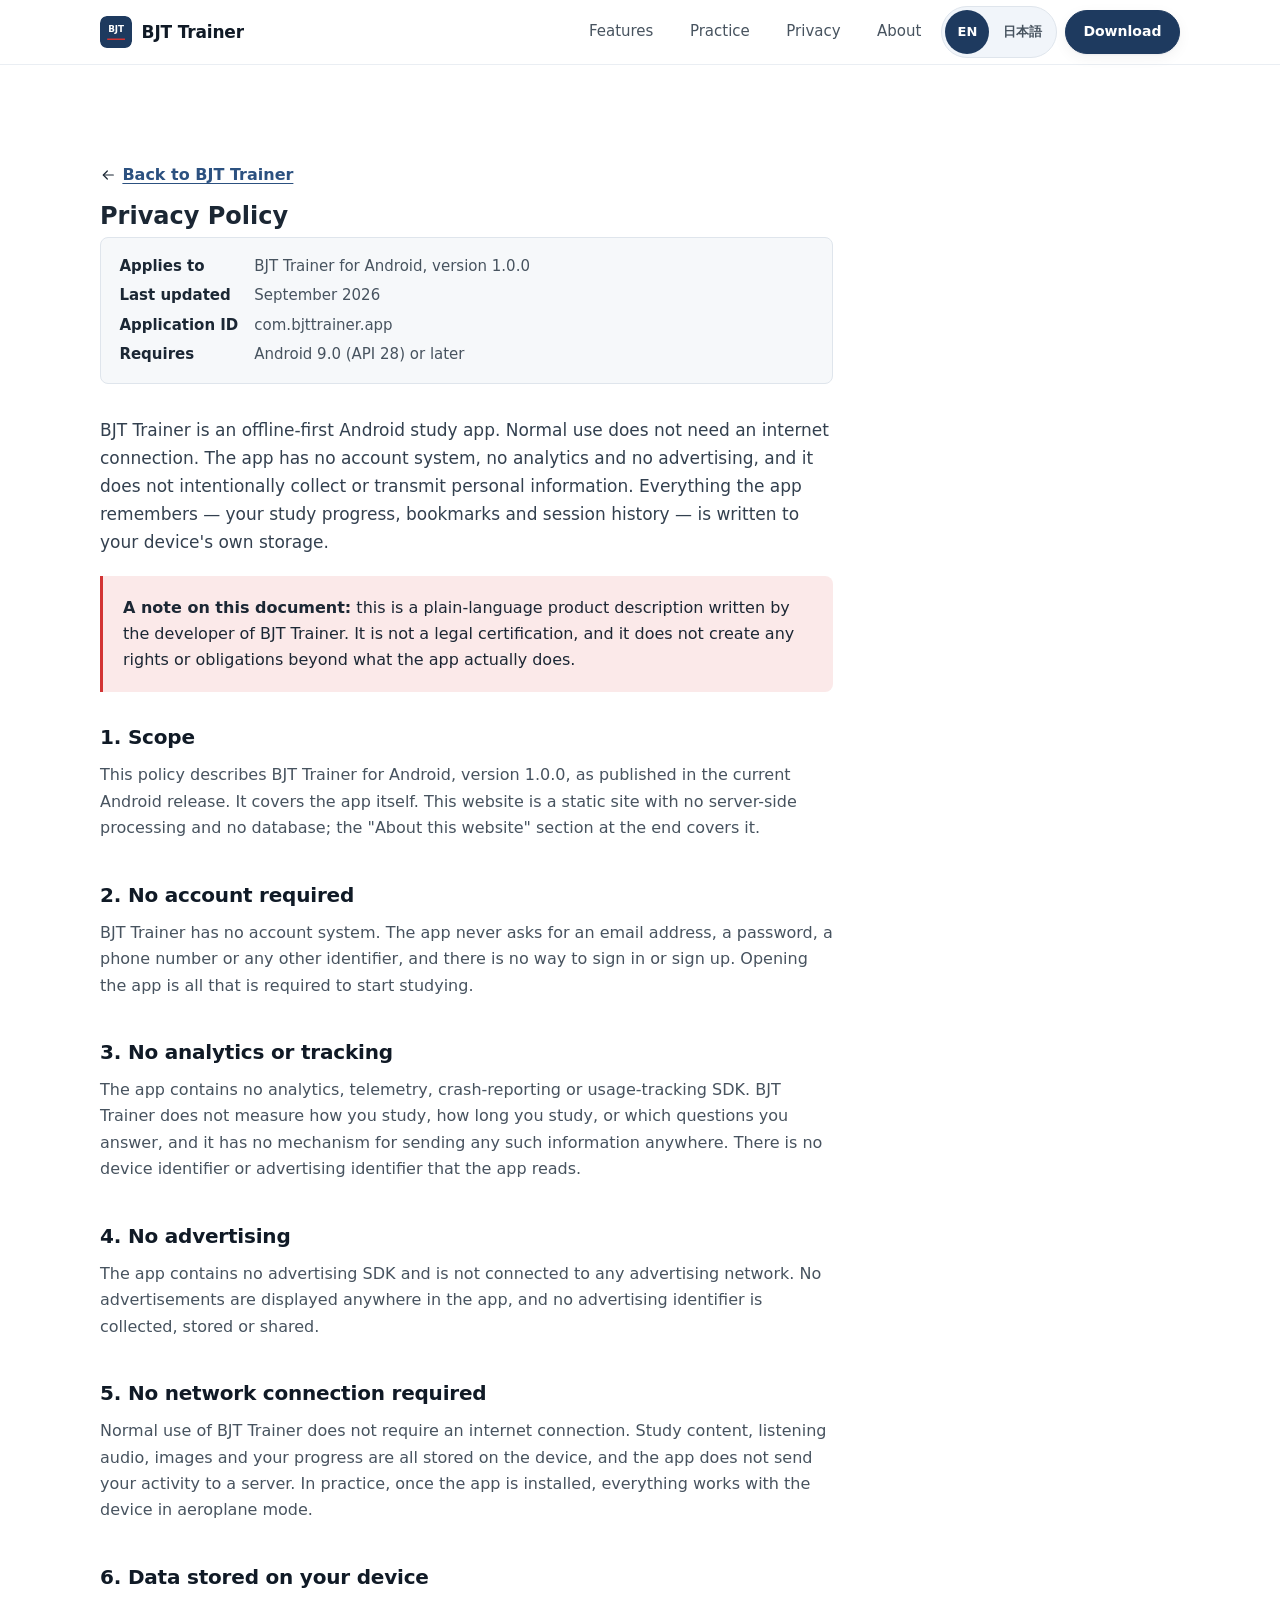
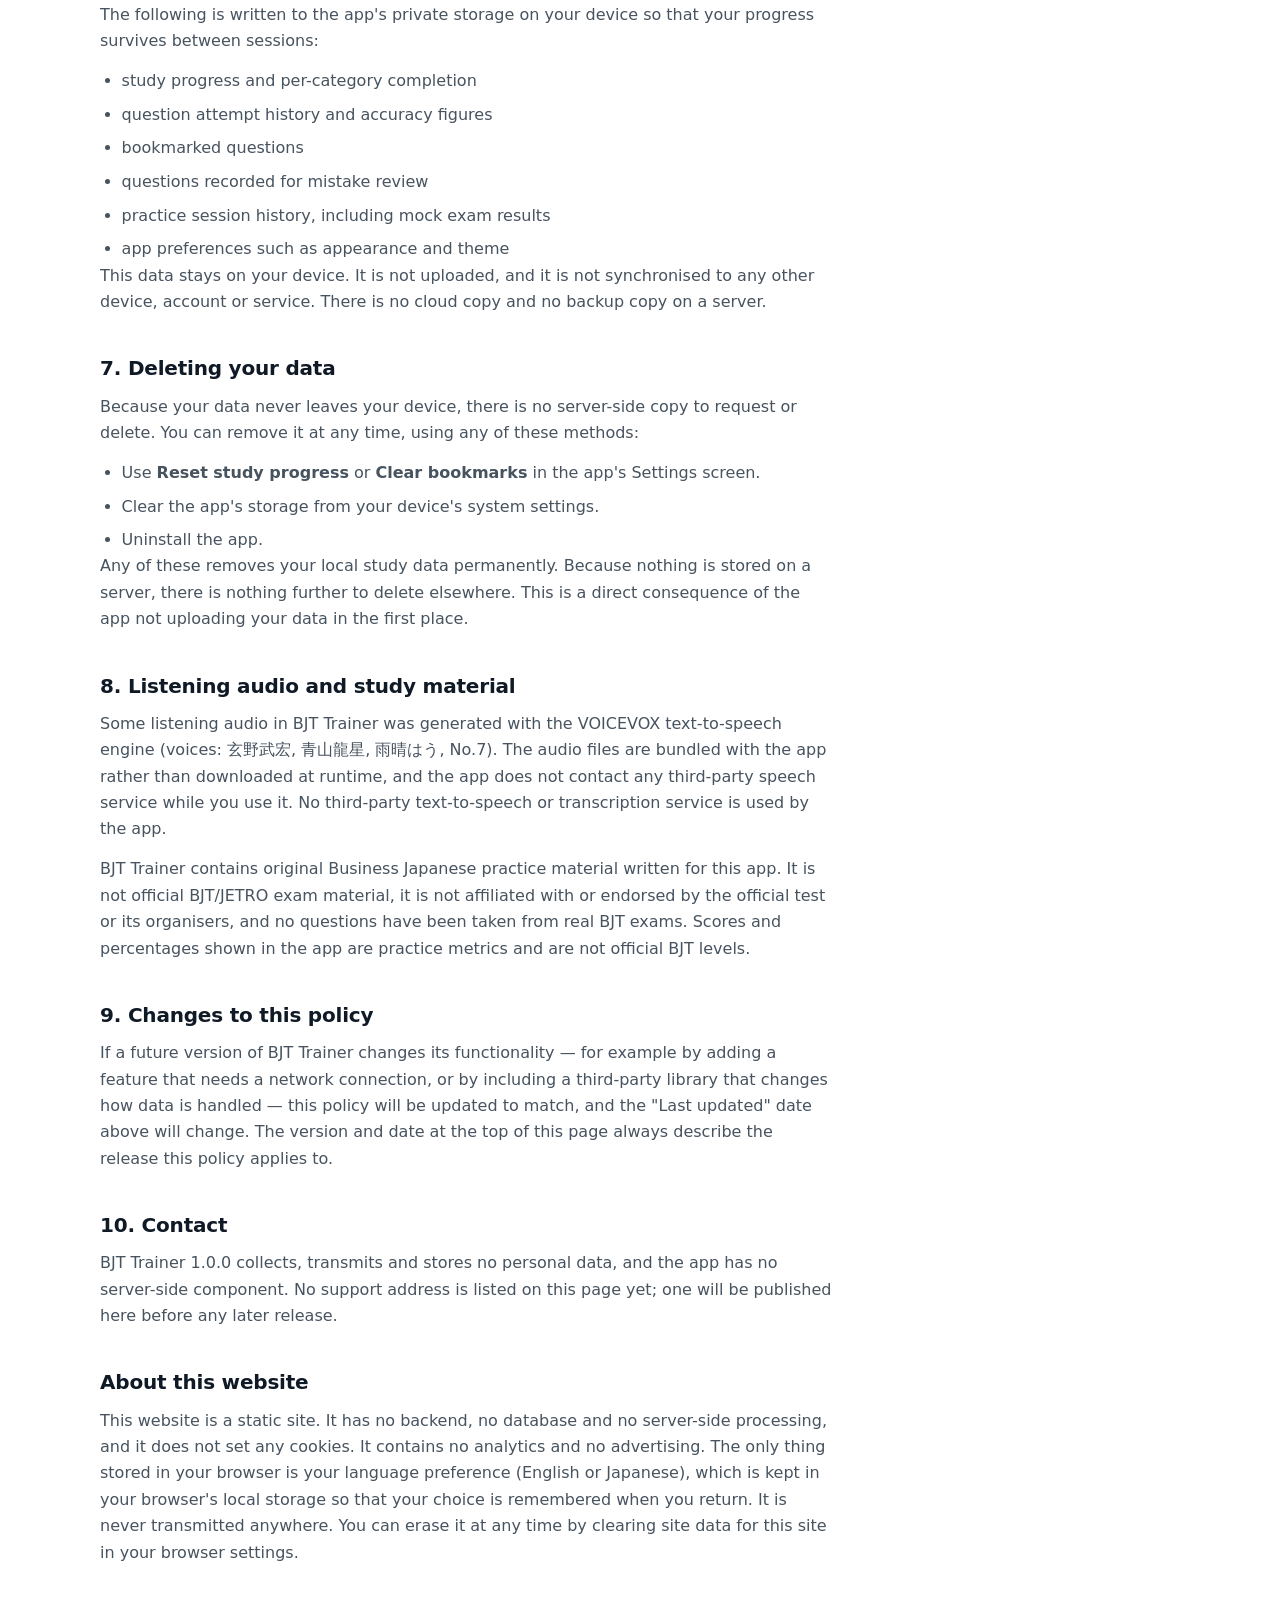
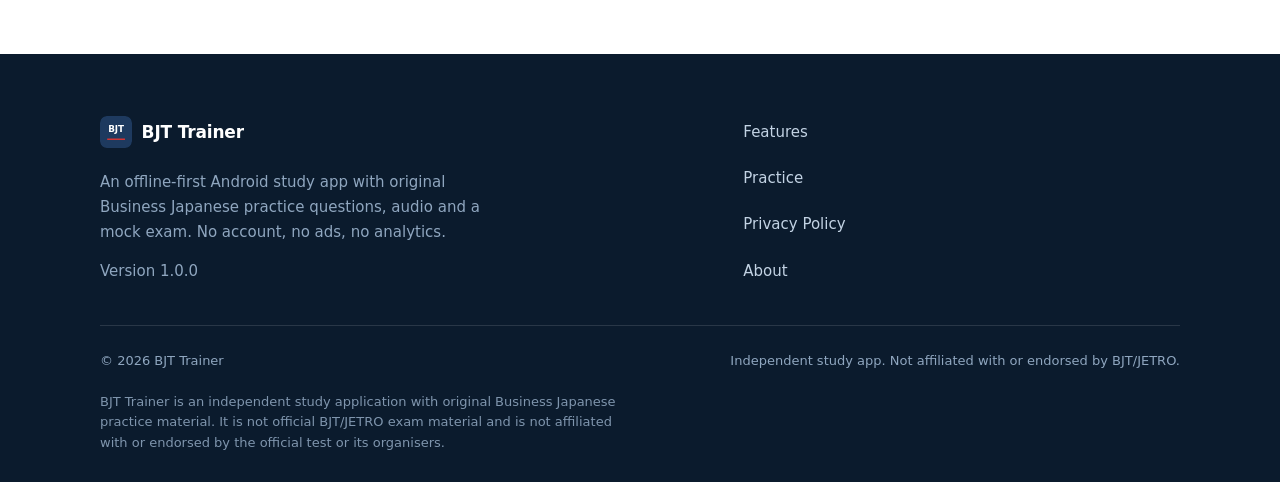
==== privacy.html @ d78f55e5 "Prepare BJT Trainer Website V1 for Android release Bilingual (EN/ja) static site for BJT Trainer 1.0" ====
<!DOCTYPE html>
<html lang="en">
<head>
<meta charset="utf-8">
<meta name="viewport" content="width=device-width, initial-scale=1, viewport-fit=cover">
<title>Privacy Policy — BJT Trainer 1.0.0 (Android)</title>
<meta name="description" content="How BJT Trainer 1.0.0 for Android handles data: no account, no analytics, no advertising, no network required, and all study progress stored locally on your device.">
<meta name="theme-color" content="#1E3A5F">
<meta name="color-scheme" content="light">
<meta name="format-detection" content="telephone=no">
<meta name="robots" content="index, follow">
<link rel="icon" href="assets/icons/icon.svg" type="image/svg+xml">
<link rel="alternate icon" href="assets/icons/favicon-32.png" sizes="32x32" type="image/png">
<link rel="apple-touch-icon" href="assets/icons/apple-touch-icon.png">
<link rel="manifest" href="assets/site.webmanifest">
<meta name="application-name" content="BJT Trainer">

<meta property="og:type" content="article">
<meta property="og:site_name" content="BJT Trainer">
<meta property="og:title" content="Privacy Policy — BJT Trainer 1.0.0 (Android)">
<meta property="og:description" content="No account, no analytics, no advertising. BJT Trainer works offline and keeps study progress on your device only.">
<meta property="og:locale" content="en_US">
<meta property="og:locale:alternate" content="ja_JP">
<meta name="twitter:card" content="summary">

<link rel="stylesheet" href="css/styles.css">
</head>

<body
  data-title-en="Privacy Policy — BJT Trainer 1.0.0 (Android)"
  data-title-ja="プライバシーポリシー — BJT Trainer 1.0.0（Android）">

<a class="skip-link" href="#main">
  <span class="i18n__en">Skip to main content</span><span class="i18n__ja">本文へスキップ</span>
</a>

<!-- ===================================================== icon sprite -->
<svg class="sprite" width="0" height="0" aria-hidden="true" focusable="false" style="position:absolute">
<symbol id="i-logo" viewBox="0 0 100 100">
  <rect width="100" height="100" rx="20" fill="#1E3A5F"/>
  <text x="50" y="50.8" text-anchor="middle" fill="#FFFFFF" font-family="Roboto, system-ui, -apple-system, 'Segoe UI', 'Helvetica Neue', Arial, sans-serif" font-size="27.5" font-weight="700" letter-spacing="-0.4">BJT</text>
  <rect x="22.4" y="70.3" width="55.7" height="4.7" fill="#D23434"/>
</symbol>
<symbol id="i-check" viewBox="0 0 24 24" fill="none" stroke="currentColor" stroke-width="2" stroke-linecap="round" stroke-linejoin="round"><path d="M20 6 9 17l-5-5"/></symbol>
<symbol id="i-lock" viewBox="0 0 24 24" fill="none" stroke="currentColor" stroke-width="1.7" stroke-linecap="round" stroke-linejoin="round"><path d="M6.6 10.4V8a5.4 5.4 0 0 1 10.8 0v2.4"/><rect x="4.2" y="10.4" width="15.6" height="10.4" rx="2.2"/></symbol>
<symbol id="i-offline" viewBox="0 0 24 24" fill="none" stroke="currentColor" stroke-width="1.7" stroke-linecap="round" stroke-linejoin="round"><path d="M6.4 18.4a4.2 4.2 0 0 1 .5-8.37A5.6 5.6 0 0 1 17.5 9.3a4 4 0 0 1-.4 9.1"/><path d="M3 3 21 21"/></symbol>
<symbol id="i-user-x" viewBox="0 0 24 24" fill="none" stroke="currentColor" stroke-width="1.7" stroke-linecap="round" stroke-linejoin="round"><path d="M15.4 20.4v-1.7a4 4 0 0 0-4-4H6.2a4 4 0 0 0-4 4v1.7"/><circle cx="8.8" cy="7.4" r="3.6"/><path d="m16.8 16.8 4.6 4.6"/><path d="m21.4 16.8-4.6 4.6"/></symbol>
<symbol id="i-eye-off" viewBox="0 0 24 24" fill="none" stroke="currentColor" stroke-width="1.7" stroke-linecap="round" stroke-linejoin="round"><path d="M2.6 2.6 21.4 21.4"/><path d="M10.4 6.1A9.6 9.6 0 0 1 12 6c5 0 9 4.4 10 6-.4.6-1.2 1.7-2.5 2.8"/><path d="M6.4 8.2C3.7 9.7 2.3 11.3 2 12c1 1.6 5 6 10 6 1.5 0 2.9-.4 4.1-1"/><path d="M9.8 9.9a3 3 0 0 0 4.3 4.2"/></symbol>
<symbol id="i-ban" viewBox="0 0 24 24" fill="none" stroke="currentColor" stroke-width="1.7" stroke-linecap="round" stroke-linejoin="round"><circle cx="12" cy="12" r="8.8"/><path d="m5.8 5.8 12.4 12.4"/></symbol>
<symbol id="i-phone" viewBox="0 0 24 24" fill="none" stroke="currentColor" stroke-width="1.7" stroke-linecap="round" stroke-linejoin="round"><rect x="6" y="2.4" width="12" height="19.2" rx="2.6"/><path d="M10.4 18.4h3.2"/></symbol>
<symbol id="i-shield" viewBox="0 0 24 24" fill="none" stroke="currentColor" stroke-width="1.7" stroke-linecap="round" stroke-linejoin="round"><path d="M12 2.8 5 5.8v5.4c0 4.2 2.8 7.9 7 9.3 4.2-1.4 7-5.1 7-9.3V5.8l-7-3Z"/><path d="m9.2 11.8 2 2 3.6-3.9"/></symbol>
<symbol id="i-alert" viewBox="0 0 24 24" fill="none" stroke="currentColor" stroke-width="1.7" stroke-linecap="round" stroke-linejoin="round"><path d="M12 3.6 2.6 20.4h18.8L12 3.6Z"/><path d="M12 9.6v4.4"/><path d="M12 17.4h.01"/></symbol>
<symbol id="i-info" viewBox="0 0 24 24" fill="none" stroke="currentColor" stroke-width="1.7" stroke-linecap="round" stroke-linejoin="round"><circle cx="12" cy="12" r="8.8"/><path d="M12 11.2v5"/><path d="M12 7.7h.01"/></symbol>
<symbol id="i-mail" viewBox="0 0 24 24" fill="none" stroke="currentColor" stroke-width="1.7" stroke-linecap="round" stroke-linejoin="round"><rect x="2.6" y="4.8" width="18.8" height="14.4" rx="2.2"/><path d="m3.6 7 8.4 5.6L20.4 7"/></symbol>
<symbol id="i-arrow-left" viewBox="0 0 24 24" fill="none" stroke="currentColor" stroke-width="1.8" stroke-linecap="round" stroke-linejoin="round"><path d="M20 12H5"/><path d="m11 18-6-6 6-6"/></symbol>
<symbol id="i-download" viewBox="0 0 24 24" fill="none" stroke="currentColor" stroke-width="1.8" stroke-linecap="round" stroke-linejoin="round"><path d="M12 3.4v11.2"/><path d="m7.4 10.6 4.6 4.6 4.6-4.6"/><path d="M4.4 19.4h15.2"/></symbol>
</svg>

<!-- ===================================================== site header -->
<header class="site-header">
  <div class="shell header__bar">
      <a class="brand" href="index.html" aria-label="BJT Trainer">
        <svg class="brand__mark" aria-hidden="true" focusable="false"><use href="#i-logo"></use></svg>
        <span class="brand__name" aria-hidden="true">BJT Trainer</span>
    </a>

    <nav class="site-nav" id="site-nav" data-nav aria-label="Primary">
      <ul class="nav__list">
        <li><a class="nav__link" href="index.html#features"><span class="i18n__en">Features</span><span class="i18n__ja">機能</span></a></li>
        <li><a class="nav__link" href="index.html#practice"><span class="i18n__en">Practice</span><span class="i18n__ja">練習</span></a></li>
        <li><a class="nav__link" href="privacy.html" aria-current="page"><span class="i18n__en">Privacy</span><span class="i18n__ja">プライバシー</span></a></li>
        <li><a class="nav__link" href="index.html#about"><span class="i18n__en">About</span><span class="i18n__ja">概要</span></a></li>
      </ul>
      <div class="nav__panel-actions">
        <a class="btn btn--primary btn--sm" href="index.html#download">
          <span class="i18n__en">Download</span><span class="i18n__ja">ダウンロード</span>
        </a>
      </div>
    </nav>

    <div class="header__actions">
      <div class="lang" role="group" aria-label="Language / 言語">
        <button type="button" class="lang__btn" data-lang-btn="en" aria-pressed="true" lang="en" aria-label="Switch to English">EN</button>
        <button type="button" class="lang__btn" data-lang-btn="ja" aria-pressed="false" lang="ja" aria-label="日本語で表示する">日本語</button>
      </div>
      <a class="btn btn--primary btn--sm header__download" href="index.html#download">
        <span class="i18n__en">Download</span><span class="i18n__ja">ダウンロード</span>
      </a>
      <button type="button" class="nav-toggle" data-nav-toggle aria-expanded="false" aria-controls="site-nav">
        <span class="nav-toggle__bars" aria-hidden="true"><span></span></span>
        <span class="nav-toggle__label i18n__en">Menu</span><span class="nav-toggle__label i18n__ja">メニュー</span>
      </button>
    </div>
  </div>
</header>

<p id="lang-status" class="sr-only" aria-live="polite" role="status"></p>

<main id="main">

<section class="section">
  <div class="shell">

    <p class="backlink">
      <svg aria-hidden="true" focusable="false"><use href="#i-arrow-left"></use></svg>
      <a href="index.html">
        <span class="i18n__en">Back to BJT Trainer</span>
        <span class="i18n__ja">BJT Trainer のページへ戻る</span>
      </a>
    </p>

    <div class="prose">

      <h1>
        <span class="i18n__en">Privacy Policy</span>
        <span class="i18n__ja">プライバシーポリシー</span>
      </h1>

      <div class="prose__meta">
        <dl>
          <dt>
            <span class="i18n__en">Applies to</span>
            <span class="i18n__ja">適用対象</span>
          </dt>
          <dd>
            <span class="i18n__en">BJT Trainer for Android, version</span>
            <span class="i18n__ja">BJT Trainer（Android 版）バージョン</span>
            <span data-config="version">1.0.0</span>
          </dd>

          <dt>
            <span class="i18n__en">Last updated</span>
            <span class="i18n__ja">最終更新日</span>
          </dt>
          <dd>
            <span class="i18n__en" data-config="privacyLastUpdated" data-config-lang="en">September 2026</span>
            <span class="i18n__ja" data-config="privacyLastUpdated" data-config-lang="ja">2026年9月</span>
          </dd>

          <dt>
            <span class="i18n__en">Application ID</span>
            <span class="i18n__ja">アプリケーション ID</span>
          </dt>
          <dd data-config="androidPackageId">com.bjttrainer.app</dd>

          <dt>
            <span class="i18n__en">Requires</span>
            <span class="i18n__ja">動作環境</span>
          </dt>
          <dd data-config="androidMinVersion">Android 9.0 (API 28) or later</dd>
        </dl>
      </div>

      <p class="lead">
        <span class="i18n__en">BJT Trainer is an offline-first Android study app. Normal use does not need an internet connection. The app has no account system, no analytics and no advertising, and it does not intentionally collect or transmit personal information. Everything the app remembers — your study progress, bookmarks and session history — is written to your device's own storage.</span>
        <span class="i18n__ja">BJT Trainer は、オフライン優先の Android 学習アプリです。通常の利用でインターネット接続は必要ありません。アプリにはアカウントの仕組みも、アクセス解析も、広告もなく、個人情報を意図的に収集・送信することもありません。アプリが記憶する内容（学習の進捗、ブックマーク、セッションの履歴）は、すべて端末のストレージに保存されます。</span>
      </p>

      <div class="prose__callout">
        <p>
          <span class="i18n__en"><strong>A note on this document:</strong> this is a plain-language product description written by the developer of BJT Trainer. It is not a legal certification, and it does not create any rights or obligations beyond what the app actually does.</span>
          <span class="i18n__ja"><strong>本ポリシーについて：</strong>これは BJT Trainer の開発者が作成した分かりやすい製品説明です。法的認証ではなく、アプリが実際に行っていること以外の権利や義務を生むものではありません。</span>
        </p>
      </div>

      <h2>
        <span class="i18n__en">1. Scope</span>
        <span class="i18n__ja">1. 適用範囲</span>
      </h2>
      <p>
        <span class="i18n__en">This policy describes BJT Trainer for Android, version 1.0.0, as published in the current Android release. It covers the app itself. This website is a static site with no server-side processing and no database; the "About this website" section at the end covers it.</span>
        <span class="i18n__ja">本ポリシーは、現在公開されている Android 版 BJT Trainer バージョン 1.0.0 について説明します。対象はアプリ本体です。本ウェブサイトはサーバー側の処理やデータベースを用いない静的サイトで、末尾の「このウェブサイトについて」の項で説明します。</span>
      </p>

      <h2>
        <span class="i18n__en">2. No account required</span>
        <span class="i18n__ja">2. アカウントは不要</span>
      </h2>
      <p>
        <span class="i18n__en">BJT Trainer has no account system. The app never asks for an email address, a password, a phone number or any other identifier, and there is no way to sign in or sign up. Opening the app is all that is required to start studying.</span>
        <span class="i18n__ja">BJT Trainer にアカウントの仕組みはありません。アプリがメールアドレス、パスワード、電話番号などの識別情報を求めることはなく、登録やログインの方法もありません。学習を始めるには、アプリを起動するだけです。</span>
      </p>

      <h2>
        <span class="i18n__en">3. No analytics or tracking</span>
        <span class="i18n__ja">3. アクセス解析・追跡は行いません</span>
      </h2>
      <p>
        <span class="i18n__en">The app contains no analytics, telemetry, crash-reporting or usage-tracking SDK. BJT Trainer does not measure how you study, how long you study, or which questions you answer, and it has no mechanism for sending any such information anywhere. There is no device identifier or advertising identifier that the app reads.</span>
        <span class="i18n__ja">アプリには、アクセス解析・計測・クラッシュ報告・利用状況の追跡を行う SDK は含まれていません。BJT Trainer は学習のしかたを測定せず、解答した時間を計測せず、このような情報をどこへ送信する仕組みも持っていません。アプリが読み取る端末識別子や広告識別子もありません。</span>
      </p>

      <h2>
        <span class="i18n__en">4. No advertising</span>
        <span class="i18n__ja">4. 広告はありません</span>
      </h2>
      <p>
        <span class="i18n__en">The app contains no advertising SDK and is not connected to any advertising network. No advertisements are displayed anywhere in the app, and no advertising identifier is collected, stored or shared.</span>
        <span class="i18n__ja">アプリには広告 SDK が含まれておらず、広告ネットワークにも接続していません。アプリ内のどこにも広告は表示されず、広告識別子を収集・保存・共有することもありません。</span>
      </p>

      <h2>
        <span class="i18n__en">5. No network connection required</span>
        <span class="i18n__ja">5. ネットワーク接続は不要</span>
      </h2>
      <p>
        <span class="i18n__en">Normal use of BJT Trainer does not require an internet connection. Study content, listening audio, images and your progress are all stored on the device, and the app does not send your activity to a server. In practice, once the app is installed, everything works with the device in aeroplane mode.</span>
        <span class="i18n__ja">BJT Trainer の通常の利用に、インターネット接続は必要ありません。学習コンテンツ、リスニング音声、画像、進捗はすべて端末内に保存されており、アプリの動作内容がサーバーに送信されることはありません。実際には、アプリをインストールすれば、端末を機内モードにしてもすべての機能が動作します。</span>
      </p>

      <h2>
        <span class="i18n__en">6. Data stored on your device</span>
        <span class="i18n__ja">6. 端末内に保存されるデータ</span>
      </h2>
      <p>
        <span class="i18n__en">The following is written to the app's private storage on your device so that your progress survives between sessions:</span>
        <span class="i18n__ja">次の情報は、セッションをまたいで学習の進捗を維持するため、端末上のアプリの非公開ストレージに保存されます。</span>
      </p>
      <ul>
        <li>
          <span class="i18n__en">study progress and per-category completion</span>
          <span class="i18n__ja">学習の進捗とカテゴリーごとの達成状況</span>
        </li>
        <li>
          <span class="i18n__en">question attempt history and accuracy figures</span>
          <span class="i18n__ja">問題を解いた履歴と正答率</span>
        </li>
        <li>
          <span class="i18n__en">bookmarked questions</span>
          <span class="i18n__ja">ブックマークした問題</span>
        </li>
        <li>
          <span class="i18n__en">questions recorded for mistake review</span>
          <span class="i18n__ja">復習用に記録された間違えた問題</span>
        </li>
        <li>
          <span class="i18n__en">practice session history, including mock exam results</span>
          <span class="i18n__ja">練習セッションの履歴（モック試験の結果を含む）</span>
        </li>
        <li>
          <span class="i18n__en">app preferences such as appearance and theme</span>
          <span class="i18n__ja">外観やテーマなどのアプリの設定</span>
        </li>
      </ul>
      <p>
        <span class="i18n__en">This data stays on your device. It is not uploaded, and it is not synchronised to any other device, account or service. There is no cloud copy and no backup copy on a server.</span>
        <span class="i18n__ja">これらのデータは端末の中に留まります。アップロードされることはなく、ほかの端末・アカウント・サービスに同期されることもありません。クラウド上のコピーもサーバー上のバックアップも存在しません。</span>
      </p>

      <h2>
        <span class="i18n__en">7. Deleting your data</span>
        <span class="i18n__ja">7. データの削除</span>
      </h2>
      <p>
        <span class="i18n__en">Because your data never leaves your device, there is no server-side copy to request or delete. You can remove it at any time, using any of these methods:</span>
        <span class="i18n__ja">データは端末外に出ることはないため、サーバー上のコピーを請求したり削除したりする必要はありません。次のいずれかの方法で、いつでも削除できます。</span>
      </p>
      <ul>
        <li>
          <span class="i18n__en">Use <strong>Reset study progress</strong> or <strong>Clear bookmarks</strong> in the app's Settings screen.</span>
          <span class="i18n__ja">アプリの設定画面で「学習進捗をリセット」または「ブックマークを消去」を実行する。</span>
        </li>
        <li>
          <span class="i18n__en">Clear the app's storage from your device's system settings.</span>
          <span class="i18n__ja">端末のシステム設定からアプリのストレージを消去する。</span>
        </li>
        <li>
          <span class="i18n__en">Uninstall the app.</span>
          <span class="i18n__ja">アプリをアンインストールする。</span>
        </li>
      </ul>
      <p>
        <span class="i18n__en">Any of these removes your local study data permanently. Because nothing is stored on a server, there is nothing further to delete elsewhere. This is a direct consequence of the app not uploading your data in the first place.</span>
        <span class="i18n__ja">いずれの操作でも、端末内の学習データは完全に削除されます。サーバーに保存されているものは何もないため、ほかの場所で削除必要はありません。これは、そもそもアプリがデータをアップロードしていないということに基づく結果です。</span>
      </p>

      <h2>
        <span class="i18n__en">8. Listening audio and study material</span>
        <span class="i18n__ja">8. リスニング音声と学習教材について</span>
      </h2>
      <p>
        <span class="i18n__en">Some listening audio in BJT Trainer was generated with the VOICEVOX text-to-speech engine (voices: 玄野武宏, 青山龍星, 雨晴はう, No.7). The audio files are bundled with the app rather than downloaded at runtime, and the app does not contact any third-party speech service while you use it. No third-party text-to-speech or transcription service is used by the app.</span>
        <span class="i18n__ja">一部のリスニング音声は、VOICEVOX の音声合成（声：玄野武宏、青山龍星、雨晴はう、No.7）で生成しています。音声ファイルは実行時にダウンロードするのではなくアプリに同梱されており、利用中に第三者の音声合成サービスに接続することはありません。アプリが第三者の音声合成・文字認識サービスを利用することはありません。</span>
      </p>
      <p>
        <span class="i18n__en">BJT Trainer contains original Business Japanese practice material written for this app. It is not official BJT/JETRO exam material, it is not affiliated with or endorsed by the official test or its organisers, and no questions have been taken from real BJT exams. Scores and percentages shown in the app are practice metrics and are not official BJT levels.</span>
        <span class="i18n__ja">BJT Trainer には、このアプリのために書かれたオリジナルのビジネス日本語練習問題を収録しています。公式の BJT／JETRO の試験教材ではなく、公式試験およびその主催者とはいかなる関係もなく、推奨や後援も行っていません。実際の BJT 試験問題から抜粋した問題はありません。アプリに表示されるスコアや割合は練習上の指標であり、公式の BJT レベルを示すものではありません。</span>
      </p>

      <h2>
        <span class="i18n__en">9. Changes to this policy</span>
        <span class="i18n__ja">9. 本ポリシーの変更</span>
      </h2>
      <p>
        <span class="i18n__en">If a future version of BJT Trainer changes its functionality — for example by adding a feature that needs a network connection, or by including a third-party library that changes how data is handled — this policy will be updated to match, and the "Last updated" date above will change. The version and date at the top of this page always describe the release this policy applies to.</span>
        <span class="i18n__ja">今後のバージョンで機能が変更された場合（たとえばネットワーク接続を必要とする機能の追加や、データの取扱いを変更する外部ライブラリの組み込みなど）、本ポリシーはそれに合わせて更新され、上部の「最終更新日」も変更されます。ページ冒頭に記載しているバージョンと日付は、本ポリシーが適用されるリリースを示します。</span>
      </p>

      <h2>
        <span class="i18n__en">10. Contact</span>
        <span class="i18n__ja">10. お問い合わせ</span>
      </h2>
      <p>
        <span class="i18n__en">BJT Trainer 1.0.0 collects, transmits and stores no personal data, and the app has no server-side component. No support address is listed on this page yet; one will be published here before any later release.</span>
        <span class="i18n__ja">BJT Trainer 1.0.0 は個人データを収集・送信・保存せず、サーバーの要素もありません。本ページには現在サポート用の連絡先を掲載していません。以降のリリースの前に、ここへ掲載します。</span>
      </p>

      <!-- Populated by js/app.js from js/config.js only when a real address is
           configured. Hidden entirely while the placeholder is in place, so
           visitors never see an unfinished token. -->
      <div class="contact-card" data-contact hidden>
        <p class="contact-card__title">
          <svg aria-hidden="true" focusable="false" style="width:18px;height:18px;display:inline-block;vertical-align:-3px;color:var(--navy-700)"><use href="#i-mail"></use></svg>
          <span class="i18n__en">Support</span><span class="i18n__ja">サポート</span>
        </p>
        <p>
          <span class="i18n__en">Email:</span><span class="i18n__ja">メール:</span>
          <a data-contact-email href="#">support@example.invalid</a>
        </p>
        <p>
          <a data-contact-url href="#" hidden>
            <span class="i18n__en">Support page</span><span class="i18n__ja">サポートページ</span>
          </a>
        </p>
      </div>

      <h2>
        <span class="i18n__en">About this website</span>
        <span class="i18n__ja">このウェブサイトについて</span>
      </h2>
      <p>
        <span class="i18n__en">This website is a static site. It has no backend, no database and no server-side processing, and it does not set any cookies. It contains no analytics and no advertising. The only thing stored in your browser is your language preference (English or Japanese), which is kept in your browser's local storage so that your choice is remembered when you return. It is never transmitted anywhere. You can erase it at any time by clearing site data for this site in your browser settings.</span>
        <span class="i18n__ja">このウェブサイトは静的サイトです。バックエンドもデータベースもサーバー側の処理も持たず、Cookie も設定しません。アクセス解析や広告も設置していません。ブラウザーに保存されるものは表示言語（英語・日本語）の設定のみで、次回以降の訪問時に同じ言語で表示されるように、ブラウザーのローカルストレージに保存しています。この情報がどこかへ送信されることはありません。ブラウザーの設定からこのサイトのデータを消去すれば、いつでも削除できます。</span>
      </p>

    </div>
  </div>
</section>

</main>

<!-- ===================================================== footer -->
<footer class="site-footer">
  <div class="shell">
    <div class="footer__top">
      <div>
        <p class="brand">
          <svg class="brand__mark" aria-hidden="true" focusable="false"><use href="#i-logo"></use></svg>
          <span class="brand__name">BJT Trainer</span>
        </p>
        <p class="footer__blurb">
          <span class="i18n__en">An offline-first Android study app with original Business Japanese practice questions, audio and a mock exam. No account, no ads, no analytics.</span>
          <span class="i18n__ja">オリジナルのビジネス日本語練習問題と音声、モック試験を備えた、オフライン優先の Android 学習アプリです。アカウントも広告もアクセス解析もありません。</span>
        </p>
        <p class="footer__blurb">
          <span class="i18n__en">Version <span data-config="version">1.0.0</span></span>
          <span class="i18n__ja">バージョン <span data-config="version">1.0.0</span></span>
        </p>
      </div>

      <nav class="footer__nav" aria-label="Footer">
        <h2 class="visually-hidden-heading">
          <span class="i18n__en">Footer</span><span class="i18n__ja">フッター</span>
        </h2>
        <ul>
          <li><a href="index.html#features"><span class="i18n__en">Features</span><span class="i18n__ja">機能</span></a></li>
          <li><a href="index.html#practice"><span class="i18n__en">Practice</span><span class="i18n__ja">練習</span></a></li>
          <li><a href="privacy.html" aria-current="page"><span class="i18n__en">Privacy Policy</span><span class="i18n__ja">プライバシーポリシー</span></a></li>
          <li><a href="index.html#about"><span class="i18n__en">About</span><span class="i18n__ja">概要</span></a></li>
        </ul>
      </nav>
    </div>

    <div class="footer__bottom">
      <p>
        <span class="i18n__en">© 2026 BJT Trainer</span>
        <span class="i18n__ja">© 2026 BJT Trainer</span>
      </p>
      <p>
        <span class="i18n__en">Independent study app. Not affiliated with or endorsed by BJT/JETRO.</span>
        <span class="i18n__ja">独立した学習アプリです。BJT／JETRO とは関係も推奨もありません。</span>
      </p>
    </div>

    <p class="footer__legal">
      <span class="i18n__en">BJT Trainer is an independent study application with original Business Japanese practice material. It is not official BJT/JETRO exam material and is not affiliated with or endorsed by the official test or its organisers.</span>
      <span class="i18n__ja">BJT Trainer は、オリジナルのビジネス日本語練習教材を使った独立した学習アプリです。公式の BJT／JETRO の試験教材ではなく、公式試験およびその主催者とはいかなる関係もなく、推奨や後援も行っていません。</span>
    </p>
  </div>
</footer>

<script src="js/config.js"></script>
<script src="js/app.js"></script>
</body>
</html>
---- css/styles.css ----
/* =============================================================================
   BJT Trainer — website stylesheet
   -----------------------------------------------------------------------------
   Pure CSS, no build step, no external assets, no web fonts.
   Works from the file:// protocol and fully offline.

   Brand colours are taken from the BJT Trainer Android icon:
     navy  #1E3A5F   (icon tile)
     red   #D23434   (icon accent rule)
     white #FFFFFF
   ========================================================================== */

/* ------------------------------------------------------------------ tokens */
:root {
  /* navy ramp */
  --navy-900: #0b1b2d;
  --navy-800: #142c47;
  --navy-700: #1e3a5f; /* brand navy */
  --navy-600: #2c5180;
  --navy-500: #3f6b9e;
  --navy-200: #c3d3e4;
  --navy-100: #e4ecf5;
  --navy-050: #f1f5fa;

  /* red accent ramp */
  --red-700: #97211f;
  --red-600: #b92b2b; /* AA-safe red for small text on light backgrounds */
  --red-500: #d23434; /* brand red */
  --red-100: #fbe9e9;

  /* neutrals */
  --ink-900: #101a26;
  --ink-800: #1b2734;
  --ink-700: #33404f;
  --ink-600: #47535f;
  --ink-500: #5c6878; /* 5.6:1 on white */
  --line: #dfe5ec;
  --line-soft: #eaeef3;
  --bg: #ffffff;
  --bg-alt: #f6f8fa;

  /* semantic */
  --fg: var(--ink-800);
  --fg-muted: var(--ink-500);
  --brand: var(--navy-700);
  --accent: var(--red-500);

  /* type */
  --font-sans: system-ui, -apple-system, "Segoe UI", Roboto, "Helvetica Neue",
    "Hiragino Sans", "Hiragino Kaku Gothic ProN", "Noto Sans JP", "Yu Gothic UI",
    "Yu Gothic", Meiryo, "Malgun Gothic", "Microsoft UI Gothic", sans-serif;
  --font-mono: ui-monospace, SFMono-Regular, "Cascadia Mono", Consolas,
    "Liberation Mono", monospace;

  /* space + shape */
  --shell: 1160px;
  --gutter: 20px;
  --radius-s: 8px;
  --radius-m: 14px;
  --radius-l: 20px;
  --shadow-s: 0 1px 2px rgba(16, 26, 38, 0.05), 0 4px 14px rgba(16, 26, 38, 0.05);
  --shadow-m: 0 2px 6px rgba(16, 26, 38, 0.06), 0 14px 34px rgba(16, 26, 38, 0.08);

  --focus: var(--navy-600);
  --focus-invert: #9dc4ec;
}

/* ------------------------------------------------------------------- reset */
*,
*::before,
*::after {
  box-sizing: border-box;
}

html {
  -webkit-text-size-adjust: 100%;
  scroll-behavior: smooth;
  scroll-padding-top: 84px;
}

body {
  margin: 0;
  background: var(--bg);
  color: var(--fg);
  font-family: var(--font-sans);
  font-size: 1rem;
  line-height: 1.65;
  /* Japanese text needs a little more room than the Latin default. */
  line-break: strict;
  overflow-wrap: break-word;
  -webkit-font-smoothing: antialiased;
}

h1,
h2,
h3,
h4,
p,
figure,
blockquote,
dl,
dd {
  margin: 0;
}

ul,
ol {
  margin: 0;
  padding: 0;
}

img,
svg {
  display: block;
  max-width: 100%;
}

img {
  height: auto;
}

button {
  font: inherit;
  color: inherit;
}

a {
  color: var(--navy-600);
  text-underline-offset: 0.18em;
  text-decoration-thickness: from-font;
}

a:hover {
  color: var(--navy-800);
}

strong {
  font-weight: 700;
}

hr {
  border: 0;
  border-top: 1px solid var(--line);
  margin: 2.5rem 0;
}

/* ---------------------------------------------------------------- a11y */
.sr-only {
  position: absolute !important;
  width: 1px;
  height: 1px;
  padding: 0;
  margin: -1px;
  overflow: hidden;
  clip: rect(0 0 0 0);
  clip-path: inset(50%);
  white-space: nowrap;
  border: 0;
}

.skip-link {
  position: absolute;
  left: 12px;
  top: -100px;
  z-index: 100;
  display: inline-block;
  padding: 12px 18px;
  min-height: 44px;
  background: var(--navy-700);
  color: #fff;
  border-radius: var(--radius-s);
  font-weight: 600;
  text-decoration: none;
  transition: top 0.15s ease;
}

.skip-link:focus {
  top: 12px;
  color: #fff;
}

:focus-visible {
  outline: 3px solid var(--focus);
  outline-offset: 2px;
  border-radius: 4px;
}

.on-dark :focus-visible,
.site-footer :focus-visible {
  outline-color: var(--focus-invert);
}

@media (prefers-reduced-motion: reduce) {
  html {
    scroll-behavior: auto;
  }

  *,
  *::before,
  *::after {
    animation-duration: 0.001ms !important;
    animation-iteration-count: 1 !important;
    transition-duration: 0.001ms !important;
    scroll-behavior: auto !important;
  }
}

/* ---------------------------------------------------- bilingual mechanism
   Both languages live in the DOM; CSS reveals one. This keeps the page
   fully readable with JavaScript disabled (English is the default) and
   lets search engines see both. `data-lang` is set by js/app.js.
   -------------------------------------------------------------------------- */
.i18n__en,
.i18n__ja {
  display: none;
}

html:not([data-lang]) .i18n__en,
html[data-lang="en"] .i18n__en {
  display: var(--i18n-display, revert);
}

html[data-lang="ja"] .i18n__ja {
  display: var(--i18n-display, revert);
}

.i18n--block {
  --i18n-display: block;
}

/* ------------------------------------------------------------------ layout */
.shell {
  width: 100%;
  max-width: var(--shell);
  margin-inline: auto;
  padding-inline: var(--gutter);
}

@media (min-width: 600px) {
  :root {
    --gutter: 28px;
  }
}

@media (min-width: 900px) {
  :root {
    --gutter: 40px;
  }
}

.section {
  padding-block: clamp(3rem, 8vw, 5.5rem);
}

.section--alt {
  background: var(--bg-alt);
  border-block: 1px solid var(--line-soft);
}

.section--dark {
  background: var(--navy-800);
  color: #e8eef5;
  border-block: 1px solid var(--navy-700);
}

.section--dark h2,
.section--dark h3 {
  color: #fff;
}

.section--dark .section__lead,
.section--dark .muted {
  color: #b3c4d6;
}

.section--dark a:not(.btn) {
  color: #9dc4ec;
}

.section--dark a:not(.btn):hover {
  color: #cfe3f8;
}

.section__head {
  max-width: 62ch;
  margin-bottom: clamp(1.75rem, 4vw, 2.75rem);
}

.section__eyebrow {
  display: inline-block;
  margin-bottom: 0.75rem;
  font-size: 0.8125rem;
  font-weight: 700;
  letter-spacing: 0.09em;
  text-transform: uppercase;
  color: var(--red-600);
}

.section--dark .section__eyebrow {
  color: #f0a3a3;
}

html[data-lang="ja"] .section__eyebrow {
  letter-spacing: 0.04em;
}

.section__title {
  font-size: clamp(1.625rem, 1.1rem + 2.1vw, 2.5rem);
  line-height: 1.25;
  letter-spacing: -0.015em;
  color: var(--ink-900);
  text-wrap: balance;
}

.section__lead {
  margin-top: 0.9rem;
  font-size: clamp(1rem, 0.96rem + 0.2vw, 1.125rem);
  color: var(--fg-muted);
}

.muted {
  color: var(--fg-muted);
}

.visually-hidden-heading {
  position: absolute;
  width: 1px;
  height: 1px;
  overflow: hidden;
  clip: rect(0 0 0 0);
  clip-path: inset(50%);
  white-space: nowrap;
}

/* ------------------------------------------------------------------ header */
.site-header {
  position: sticky;
  top: 0;
  z-index: 40;
  background: rgba(255, 255, 255, 0.92);
  border-bottom: 1px solid var(--line-soft);
  backdrop-filter: saturate(1.4) blur(10px);
}

@supports not (backdrop-filter: blur(4px)) {
  .site-header {
    background: #fff;
  }
}

.header__bar {
  display: flex;
  align-items: center;
  gap: 0.75rem;
  min-height: 64px;
}

.brand {
  display: inline-flex;
  align-items: center;
  gap: 0.6rem;
  min-height: 44px;
  /* Enough room for the mark; the name truncates inside it. */
  min-width: 44px;
  color: var(--ink-900);
  font-weight: 700;
  font-size: 1.0625rem;
  letter-spacing: -0.01em;
  text-decoration: none;
  margin-right: auto;
}

.brand:hover {
  color: var(--ink-900);
}

.brand__mark {
  width: 32px;
  height: 32px;
  flex: none;
  border-radius: 7px;
}

.brand__name {
  white-space: nowrap;
  /* Last-resort guard: if a very narrow viewport cannot fit logo + controls,
     truncate rather than push the header into horizontal overflow. */
  min-width: 0;
  overflow: hidden;
  text-overflow: ellipsis;
}

.header__actions {
  display: flex;
  align-items: center;
  gap: 0.5rem;
}

/* language toggle */
.lang {
  display: inline-flex;
  padding: 3px;
  gap: 2px;
  background: var(--navy-050);
  border: 1px solid var(--line);
  border-radius: 999px;
}

.lang__btn {
  /* 44px minimum: this toggle is the primary language control on small
     screens, so it needs a real touch target, not a compact chip. */
  min-height: 44px;
  min-width: 44px;
  padding: 0.1rem 0.7rem;
  border: 0;
  border-radius: 999px;
  background: transparent;
  color: var(--ink-600);
  font-size: 0.8125rem;
  font-weight: 600;
  line-height: 1.2;
  cursor: pointer;
}

.lang__btn:hover {
  background: var(--navy-100);
  color: var(--ink-900);
}

.lang__btn[aria-pressed="true"] {
  background: var(--navy-700);
  color: #fff;
}

.lang__btn[aria-pressed="true"]:hover {
  background: var(--navy-800);
  color: #fff;
}

/* primary nav ------------------------------------------------------
   < 900px : a disclosure panel opened by the menu button
   >=900px : an inline row next to the logo

   The panel is positioned against the sticky header, not the gutter
   shell, so it carries its own inline padding below 900px.
   -------------------------------------------------------------------- */
.site-nav {
  display: none;
  padding-inline: var(--gutter);
}

.site-nav.is-open {
  display: block;
}

.nav__list {
  display: flex;
  align-items: center;
  gap: clamp(0.5rem, 1.6vw, 1.5rem);
  list-style: none;
}

.nav__link {
  display: inline-flex;
  align-items: center;
  min-height: 44px;
  padding: 0.5rem 0.15rem;
  color: var(--ink-600);
  font-size: 0.9375rem;
  font-weight: 500;
  text-decoration: none;
  border-bottom: 2px solid transparent;
}

.nav__link:hover {
  color: var(--ink-900);
}

.nav__link[aria-current="true"] {
  color: var(--ink-900);
  border-bottom-color: var(--red-500);
}

/* Scoped with `.site-header` so it outranks the later
   `.btn { display:inline-flex }` rule — equal specificity would otherwise
   lose on source order and the button would show on phones. */
.site-header .header__download {
  display: none;
}

/* mobile menu button */
.nav-toggle {
  display: inline-flex;
  align-items: center;
  gap: 0.5rem;
  min-height: 44px;
  padding: 0 0.85rem;
  background: #fff;
  border: 1px solid var(--line);
  border-radius: 999px;
  color: var(--ink-700);
  font-size: 0.875rem;
  font-weight: 600;
  cursor: pointer;
}

.nav-toggle:hover {
  border-color: var(--navy-200);
  background: var(--navy-050);
}

.nav-toggle__bars {
  position: relative;
  width: 16px;
  height: 12px;
  flex: none;
}

.nav-toggle__bars::before,
.nav-toggle__bars::after,
.nav-toggle__bars > span {
  content: "";
  position: absolute;
  left: 0;
  width: 100%;
  height: 2px;
  border-radius: 2px;
  background: currentColor;
  transition: transform 0.18s ease, opacity 0.18s ease;
}

.nav-toggle__bars::before {
  top: 0;
}

.nav-toggle__bars > span {
  top: 5px;
}

.nav-toggle__bars::after {
  top: 10px;
}

.nav-toggle[aria-expanded="true"] .nav-toggle__bars::before {
  transform: translateY(5px) rotate(45deg);
}

.nav-toggle[aria-expanded="true"] .nav-toggle__bars > span {
  opacity: 0;
}

.nav-toggle[aria-expanded="true"] .nav-toggle__bars::after {
  transform: translateY(-5px) rotate(-45deg);
}

/* mobile nav panel contents */
.site-nav {
  position: absolute;
  left: 0;
  right: 0;
  top: 100%;
  z-index: 45;
  background: #fff;
  border-bottom: 1px solid var(--line);
  box-shadow: var(--shadow-m);
}

.nav__list {
  flex-direction: column;
  align-items: stretch;
  gap: 0;
  padding: 0.5rem 0 0.25rem;
  list-style: none;
}

.nav__link {
  display: flex;
  align-items: center;
  min-height: 48px;
  padding-inline: 0.15rem;
  border-bottom: 1px solid var(--line-soft);
  font-size: 1rem;
}

.nav__link[aria-current="true"] {
  border-bottom-color: var(--line-soft);
  border-left: 3px solid var(--red-500);
  padding-left: 0.75rem;
  background: var(--red-100);
}

.nav__panel-actions {
  display: flex;
  flex-wrap: wrap;
  gap: 0.6rem;
  padding: 0.75rem 0 1rem;
}

.nav__panel-actions .btn {
  flex: 1 1 10rem;
}

/* ------------------------------------------------------------------ buttons */
.btn {
  --btn-bg: transparent;
  --btn-fg: var(--navy-700);
  --btn-bd: var(--navy-200);
  display: inline-flex;
  align-items: center;
  justify-content: center;
  gap: 0.5rem;
  min-height: 48px;
  padding: 0.7rem 1.4rem;
  border: 1px solid var(--btn-bd);
  border-radius: 999px;
  background: var(--btn-bg);
  color: var(--btn-fg);
  font-size: 0.9375rem;
  font-weight: 600;
  line-height: 1.25;
  text-align: center;
  text-decoration: none;
  cursor: pointer;
  transition: background-color 0.16s ease, border-color 0.16s ease,
    color 0.16s ease, transform 0.16s ease;
}

.btn:hover {
  color: var(--btn-fg);
}

.btn--primary {
  --btn-bg: var(--navy-700);
  --btn-fg: #fff;
  --btn-bd: var(--navy-700);
  box-shadow: var(--shadow-s);
}

.btn--primary:hover {
  --btn-bg: var(--navy-800);
  --btn-bd: var(--navy-800);
  color: #fff;
}

.btn--ghost {
  --btn-bg: #fff;
  --btn-fg: var(--navy-700);
  --btn-bd: var(--line);
}

.btn--ghost:hover {
  --btn-bg: var(--navy-050);
  --btn-bd: var(--navy-200);
  color: var(--navy-800);
}

.section--dark .btn--primary {
  --btn-bg: #fff;
  --btn-fg: var(--navy-800);
  --btn-bd: #fff;
}

.section--dark .btn--primary:hover {
  --btn-bg: var(--navy-100);
  --btn-bd: var(--navy-100);
  color: var(--navy-900);
}

.section--dark .btn--ghost {
  --btn-bg: transparent;
  --btn-fg: #fff;
  --btn-bd: rgba(255, 255, 255, 0.4);
}

.section--dark .btn--ghost:hover {
  --btn-bg: rgba(255, 255, 255, 0.1);
  --btn-bd: #fff;
  color: #fff;
}

.btn--sm {
  min-height: 44px;
  padding: 0.5rem 1.1rem;
  font-size: 0.875rem;
}

/* disabled / coming-soon state -------------------------------------------
   The markup ships in the "pending" state, so the page is correct with
   JavaScript disabled. js/app.js sets data-download-state="ready" on <html>
   once js/config.js declares a published APK URL, which hides the pending
   variants and reveals the live ones.

   The `:not()` form also covers the no-JavaScript case, where the attribute
   is absent entirely. That lets the ready variants be hidden by CSS alone
   instead of the `hidden` attribute, which would win and could never be
   undone by CSS once the state flips.
   -------------------------------------------------------------------------- */
html:not([data-download-state="ready"]) [data-dl="ready"] {
  display: none;
}

[data-download-state="ready"] [data-dl="pending"] {
  display: none;
}

.btn[aria-disabled="true"] {
  --btn-bg: var(--navy-100);
  --btn-fg: var(--ink-500);
  --btn-bd: var(--navy-200);
  box-shadow: none;
  cursor: not-allowed;
}

.section--dark .btn[aria-disabled="true"] {
  --btn-bg: rgba(255, 255, 255, 0.08);
  --btn-fg: #9db2c8;
  --btn-bd: rgba(255, 255, 255, 0.22);
  box-shadow: none;
}

.btn__tag {
  padding: 0.1rem 0.5rem;
  border-radius: 999px;
  background: var(--red-500);
  color: #fff;
  font-size: 0.6875rem;
  font-weight: 700;
  letter-spacing: 0.06em;
  text-transform: uppercase;
  white-space: nowrap;
}

html[data-lang="ja"] .btn__tag {
  letter-spacing: 0.02em;
  text-transform: none;
  font-size: 0.75rem;
}

.download__note {
  display: flex;
  align-items: center;
  gap: 0.45rem;
  margin-top: 0.75rem;
  font-size: 0.875rem;
  font-weight: 600;
  color: var(--ink-600);
  /* Balance the wrapped lines so the last one never keeps a single stray
     glyph (measured on the JA hero note at 320px). */
  text-wrap: balance;
}

.download__note::before {
  content: "";
  width: 8px;
  height: 8px;
  flex: none;
  border-radius: 50%;
  background: var(--red-500);
}

.section--dark .download__note {
  color: #b3c4d6;
}

/* --------------------------------------------------------------------- hero */
.hero {
  position: relative;
  overflow: hidden;
  background: linear-gradient(180deg, var(--navy-050) 0%, #fff 78%);
  border-bottom: 1px solid var(--line-soft);
}

.hero::after {
  content: "";
  position: absolute;
  top: -140px;
  right: -120px;
  width: 420px;
  height: 420px;
  border-radius: 50%;
  background: radial-gradient(
    circle,
    rgba(30, 58, 95, 0.09) 0%,
    rgba(30, 58, 95, 0) 70%
  );
  pointer-events: none;
}

.hero__inner {
  position: relative;
  z-index: 1;
  display: grid;
  gap: clamp(2.5rem, 6vw, 3.5rem);
  padding-block: clamp(2.5rem, 7vw, 4.5rem) clamp(3rem, 7vw, 5rem);
}

.hero__badge {
  display: inline-flex;
  align-items: center;
  gap: 0.5rem;
  align-self: start;
  padding: 0.35rem 0.85rem 0.35rem 0.7rem;
  border: 1px solid var(--navy-200);
  border-radius: 999px;
  background: #fff;
  color: var(--navy-700);
  font-size: 0.8125rem;
  font-weight: 600;
  box-shadow: var(--shadow-s);
}

.hero__badge svg {
  width: 16px;
  height: 16px;
  color: var(--navy-600);
}

.hero__title {
  margin-top: 1.15rem;
  font-size: clamp(2rem, 1.15rem + 3.6vw, 3.5rem);
  line-height: 1.14;
  letter-spacing: -0.022em;
  color: var(--ink-900);
  text-wrap: balance;
}

html[data-lang="ja"] .hero__title {
  line-height: 1.32;
  letter-spacing: 0;
}

.hero__lead {
  max-width: 46ch;
  margin-top: 1.1rem;
  font-size: clamp(1.0625rem, 1rem + 0.35vw, 1.1875rem);
  color: var(--ink-600);
}

.hero__actions {
  display: flex;
  flex-wrap: wrap;
  gap: 0.75rem;
  margin-top: 1.75rem;
}

.hero__cta {
  flex: 1 1 15rem;
  max-width: 22rem;
}

.hero__facts {
  display: grid;
  grid-template-columns: repeat(2, minmax(0, 1fr));
  gap: 0.75rem 1rem;
  margin-top: 2.25rem;
  padding: 0;
  list-style: none;
}

/* Two columns squeeze Japanese fact labels into two-line entries with a
   stranded one or two characters on the second line. One column reads better
   and costs a little height on narrow phones. */
@media (max-width: 479px) {
  .hero__facts {
    grid-template-columns: minmax(0, 1fr);
    gap: 0.6rem;
  }
}

.hero__fact {
  display: flex;
  align-items: flex-start;
  gap: 0.5rem;
  font-size: 0.875rem;
  color: var(--ink-600);
}

.hero__fact svg {
  width: 17px;
  height: 17px;
  flex: none;
  margin-top: 0.2rem;
  color: var(--navy-600);
}

@media (min-width: 900px) {
  .hero__inner {
    grid-template-columns: minmax(0, 1.05fr) minmax(0, 0.95fr);
    align-items: center;
  }

  .hero__facts {
    grid-template-columns: repeat(2, minmax(0, 1fr));
    max-width: 34rem;
  }
}

/* Laptop-height refinement ---------------------------------------------
   At >=900px the hero's own vertical padding, not the phone, decides how much
   of the next section peeks into the first viewport. A 768-tall laptop window
   showed none of it, which made the page feel like a full-screen splash.
   Trimming padding keeps the hero generous while letting the features heading
   come into view. The phone itself is untouched here.
   -------------------------------------------------------------------------- */
@media (min-width: 900px) and (max-height: 900px) {
  .hero__inner {
    padding-block: clamp(2rem, 4.5vw, 3rem) clamp(2.25rem, 5vw, 3.25rem);
    gap: clamp(2rem, 4vw, 3rem);
  }

  .hero__facts {
    margin-top: 1.75rem;
  }

  /* Once the padding is trimmed, the phone column is what sets hero height.
     A ~8% reduction is enough for the edge of the next section to enter a
     768-tall laptop window, and keeps the mockup clearly readable. The
     preview-section phones below keep their own scale steps. */
  .hero__inner .phone-slot {
    --s: 0.88;
  }
}

/* Short laptop windows (e.g. 1366x768) have ~130px less height than a 1440x900
   screen. Tighten a little further there so the next section still peeks in. */
@media (min-width: 900px) and (max-height: 800px) {
  .hero__inner .phone-slot {
    --s: 0.8;
  }

  .hero__inner {
    padding-block: clamp(1.75rem, 3.5vw, 2.5rem) clamp(1.75rem, 3.5vw, 2.25rem);
  }
}

/* ------------------------------------------------------------ preview (phone)
   A stylised HTML/CSS illustration of the app — deliberately NOT a screenshot.
   The whole phone is transform-scaled from a fixed 264x572 artboard so the
   internal layout never reflows.

   Real-screenshot variant: a future capture drops into the same `.phone-slot`
   as an `<img class="shot">`, so the slot keeps owning the reserved size and
   the `--s` scale steps. Nothing about the surrounding layout changes. See
   assets/screenshots/README.md.
   -------------------------------------------------------------------------- */
.preview__grid {
  display: grid;
  gap: clamp(2rem, 5vw, 3rem);
  justify-items: center;
}

/* An `<img class="shot">` placed inside `.phone-slot` inherits --pw/--ph/--s
   from the slot, so it lands in exactly the same box the illustration does. */
.shot {
  display: block;
  width: var(--pw, 264px);
  height: var(--ph, 572px);
  object-fit: cover;
  object-position: top center;
  border-radius: 30px;
  transform: scale(var(--s, 1));
  transform-origin: top left;
}

.preview__item {
  margin: 0;
  display: flex;
  flex-direction: column;
  align-items: center;
  gap: 0.9rem;
  max-width: 100%;
}

.phone-slot {
  --s: 1;
  --pw: 264px;
  --ph: 572px;
  width: calc(var(--pw) * var(--s));
  height: calc(var(--ph) * var(--s));
  flex: none;
}

.phone {
  width: var(--pw);
  height: var(--ph);
  display: flex;
  flex-direction: column;
  overflow: hidden;
  border: 5px solid var(--navy-900);
  border-radius: 30px;
  background: var(--bg-alt);
  box-shadow: var(--shadow-m);
  transform: scale(var(--s));
  transform-origin: top left;
}

.phone__notch {
  position: relative;
  flex: none;
  height: 20px;
  background: var(--navy-800);
}

.phone__notch::after {
  content: "";
  position: absolute;
  top: 6px;
  left: 50%;
  width: 56px;
  height: 6px;
  border-radius: 999px;
  background: #0a1524;
  transform: translateX(-50%);
}

.phone__screen {
  flex: 1;
  display: flex;
  flex-direction: column;
  min-height: 0;
  background: #fff;
}

.mock-statusbar {
  flex: none;
  display: flex;
  align-items: center;
  justify-content: space-between;
  padding: 5px 14px 7px;
  background: var(--navy-800);
  color: #c8d7e8;
  font-size: 9.5px;
  font-weight: 600;
  letter-spacing: 0.02em;
}

.mock-statusbar__icons {
  display: flex;
  align-items: center;
  gap: 4px;
}

.mock-statusbar__icons span {
  display: block;
  width: 12px;
  height: 7px;
  border-radius: 2px;
  border: 1px solid #8ba3bd;
  position: relative;
}

.mock-statusbar__icons span::after {
  content: "";
  position: absolute;
  inset: 1px;
  right: 3px;
  border-radius: 1px;
  background: #8ba3bd;
}

.mock-appbar {
  flex: none;
  display: flex;
  align-items: center;
  gap: 7px;
  padding: 9px 12px;
  border-bottom: 1px solid var(--line-soft);
  color: var(--ink-900);
  font-size: 12.5px;
  font-weight: 700;
}

.mock-appbar svg {
  width: 17px;
  height: 17px;
  flex: none;
  border-radius: 4px;
}

.mock-body {
  flex: 1;
  min-height: 0;
  overflow: hidden;
  padding: 11px 12px;
  display: flex;
  flex-direction: column;
  gap: 9px;
}

.mock-h {
  font-size: 15px;
  font-weight: 700;
  color: var(--ink-900);
  line-height: 1.2;
}

.mock-sub {
  font-size: 9.5px;
  line-height: 1.4;
  color: var(--ink-500);
}

.mock-section-label {
  font-size: 9px;
  font-weight: 700;
  letter-spacing: 0.08em;
  text-transform: uppercase;
  color: var(--ink-500);
}

.mock-btn {
  display: flex;
  align-items: center;
  justify-content: center;
  gap: 5px;
  padding: 8px;
  border-radius: 8px;
  background: var(--navy-700);
  color: #fff;
  font-size: 10.5px;
  font-weight: 600;
}

.mock-btn svg {
  width: 11px;
  height: 11px;
}

.mock-card {
  border: 1px solid var(--line-soft);
  border-radius: 10px;
  background: #fff;
  box-shadow: 0 1px 2px rgba(16, 26, 38, 0.04);
  padding: 8px 9px;
}

.mock-row {
  display: flex;
  align-items: center;
  gap: 8px;
  padding: 7px 0;
}

.mock-row + .mock-row {
  border-top: 1px solid var(--line-soft);
}

.mock-row__icon {
  display: grid;
  place-items: center;
  width: 22px;
  height: 22px;
  flex: none;
  border-radius: 6px;
  background: var(--navy-100);
  color: var(--navy-700);
}

.mock-row__icon svg {
  width: 12px;
  height: 12px;
}

.mock-row__text {
  min-width: 0;
  flex: 1;
}

.mock-row__title {
  font-size: 10.5px;
  font-weight: 600;
  color: var(--ink-800);
  line-height: 1.25;
  overflow-wrap: anywhere;
}

.mock-row__meta {
  margin-top: 2px;
  font-size: 8.5px;
  color: var(--ink-500);
  line-height: 1.3;
}

.mock-row__count {
  flex: none;
  font-size: 9.5px;
  font-weight: 700;
  color: var(--navy-700);
  font-variant-numeric: tabular-nums;
}

.mock-bar {
  height: 3px;
  margin-top: 4px;
  border-radius: 999px;
  background: var(--navy-100);
  overflow: hidden;
}

.mock-bar__fill {
  height: 100%;
  border-radius: 999px;
  background: var(--navy-600);
}

.mock-audio {
  display: flex;
  align-items: center;
  gap: 8px;
  padding: 8px 9px;
  border-radius: 10px;
  background: var(--navy-050);
  border: 1px solid var(--navy-100);
}

.mock-audio__play {
  display: grid;
  place-items: center;
  width: 24px;
  height: 24px;
  flex: none;
  border-radius: 50%;
  background: var(--navy-700);
  color: #fff;
}

.mock-audio__play svg {
  width: 11px;
  height: 11px;
}

.mock-wave {
  display: flex;
  align-items: center;
  gap: 2px;
  flex: 1;
  height: 18px;
}

.mock-wave i {
  display: block;
  width: 2.5px;
  border-radius: 2px;
  background: var(--navy-500);
}

.mock-wave i:nth-child(3n) {
  background: var(--navy-200);
}

.mock-chip {
  display: inline-flex;
  align-items: center;
  gap: 4px;
  padding: 3px 8px;
  border-radius: 999px;
  background: var(--red-100);
  color: var(--red-700);
  font-size: 8.5px;
  font-weight: 700;
}

.mock-chip svg {
  width: 9px;
  height: 9px;
}

.mock-stat {
  flex: 1;
  padding: 7px 8px;
  border-radius: 9px;
  background: var(--navy-050);
  border: 1px solid var(--line-soft);
  text-align: center;
}

.mock-stat__n {
  font-size: 13px;
  font-weight: 700;
  color: var(--navy-700);
  line-height: 1.1;
  font-variant-numeric: tabular-nums;
}

.mock-stat__l {
  margin-top: 2px;
  font-size: 7.5px;
  line-height: 1.25;
  color: var(--ink-500);
}

.mock-timer {
  display: flex;
  align-items: baseline;
  justify-content: space-between;
  gap: 8px;
}

.mock-timer__n {
  font-size: 20px;
  font-weight: 700;
  color: var(--ink-900);
  line-height: 1;
  font-variant-numeric: tabular-nums;
  letter-spacing: 0.01em;
}

.mock-timer__l {
  font-size: 8.5px;
  font-weight: 600;
  color: var(--ink-500);
  text-transform: uppercase;
  letter-spacing: 0.07em;
}

.mock-q {
  padding: 9px;
  border-radius: 10px;
  background: var(--navy-050);
  border: 1px solid var(--navy-100);
  font-size: 9.5px;
  line-height: 1.45;
  color: var(--ink-700);
}

.mock-opt {
  display: flex;
  align-items: center;
  gap: 7px;
  padding: 7px 8px;
  border: 1px solid var(--line);
  border-radius: 8px;
  background: #fff;
  font-size: 9.5px;
  color: var(--ink-700);
}

.mock-opt__k {
  display: grid;
  place-items: center;
  width: 15px;
  height: 15px;
  flex: none;
  border-radius: 50%;
  border: 1px solid var(--navy-200);
  color: var(--navy-700);
  font-size: 7.5px;
  font-weight: 700;
}

.mock-opt.is-picked {
  border-color: var(--navy-600);
  background: var(--navy-050);
}

.mock-tabbar {
  flex: none;
  display: flex;
  justify-content: space-between;
  gap: 2px;
  padding: 7px 6px 9px;
  border-top: 1px solid var(--line-soft);
  background: #fff;
}

.mock-tab {
  flex: 1;
  display: flex;
  flex-direction: column;
  align-items: center;
  gap: 2px;
  font-size: 7px;
  font-weight: 600;
  color: var(--ink-500);
  text-align: center;
}

.mock-tab svg {
  width: 14px;
  height: 14px;
}

.mock-tab.is-active {
  color: var(--navy-700);
}

.preview__caption {
  max-width: 24ch;
  font-size: 0.8125rem;
  line-height: 1.5;
  text-align: center;
  color: var(--ink-500);
}

@media (min-width: 768px) {
  .preview__grid {
    grid-template-columns: repeat(3, minmax(0, 1fr));
  }

  .phone-slot {
    --s: 0.82;
  }

  .preview__caption {
    max-width: 26ch;
  }
}

@media (min-width: 880px) {
  .phone-slot {
    --s: 0.95;
  }
}

@media (min-width: 960px) {
  .phone-slot {
    --s: 1;
  }
}

@media (min-width: 1280px) {
  .phone-slot {
    --s: 1.08;
  }
}

@media (min-width: 1500px) {
  .phone-slot {
    --s: 1.14;
  }
}

/* --------------------------------------------------------------- features */
.cards {
  display: grid;
  gap: 1rem;
  grid-template-columns: minmax(0, 1fr);
}

@media (min-width: 560px) {
  .cards {
    grid-template-columns: repeat(2, minmax(0, 1fr));
  }
}

@media (min-width: 940px) {
  .cards {
    grid-template-columns: repeat(3, minmax(0, 1fr));
    gap: 1.25rem;
  }

  .cards--two {
    grid-template-columns: repeat(2, minmax(0, 1fr));
  }
}

.card {
  display: flex;
  flex-direction: column;
  gap: 0.6rem;
  min-width: 0;
  padding: 1.4rem;
  background: #fff;
  border: 1px solid var(--line);
  border-radius: var(--radius-m);
  box-shadow: var(--shadow-s);
}

.card__icon {
  display: grid;
  place-items: center;
  width: 44px;
  height: 44px;
  flex: none;
  border-radius: 12px;
  background: var(--navy-050);
  color: var(--navy-700);
}

.card__icon svg {
  width: 22px;
  height: 22px;
}

.card__icon--accent {
  background: var(--red-100);
  color: var(--red-600);
}

.card__title {
  font-size: 1.0625rem;
  font-weight: 700;
  line-height: 1.35;
  letter-spacing: -0.005em;
  color: var(--ink-900);
}

.card__text {
  font-size: 0.9375rem;
  color: var(--ink-600);
}

.card--lead {
  border-color: var(--navy-200);
  background: linear-gradient(180deg, var(--navy-050), #fff 60%);
}

/* a compact list of short facts, used in the privacy section */
.checklist {
  display: grid;
  gap: 0.85rem;
  list-style: none;
}

.checklist li {
  display: flex;
  gap: 0.75rem;
  min-width: 0;
}

.checklist__mark {
  display: grid;
  place-items: center;
  width: 26px;
  height: 26px;
  flex: none;
  margin-top: 0.1rem;
  border-radius: 50%;
  background: var(--navy-100);
  color: var(--navy-700);
}

.checklist__mark svg {
  width: 14px;
  height: 14px;
}

.checklist__title {
  font-weight: 700;
  color: var(--ink-900);
  line-height: 1.4;
}

.checklist__text {
  font-size: 0.9375rem;
  color: var(--ink-600);
}

@media (min-width: 720px) {
  .checklist--two {
    grid-template-columns: repeat(2, minmax(0, 1fr));
    gap: 1.25rem 2rem;
  }
}

/* ---------------------------------------------------------------- practice */
.steps {
  counter-reset: step;
  display: grid;
  gap: 1rem;
  list-style: none;
  margin: 0;
  padding: 0;
}

@media (min-width: 640px) {
  .steps {
    grid-template-columns: repeat(2, minmax(0, 1fr));
    gap: 1.25rem;
  }
}

@media (min-width: 1000px) {
  .steps {
    grid-template-columns: repeat(4, minmax(0, 1fr));
  }
}

.step {
  position: relative;
  min-width: 0;
  padding: 1.35rem 1.25rem 1.5rem;
  background: #fff;
  border: 1px solid var(--line);
  border-radius: var(--radius-m);
}

.step__n {
  display: grid;
  place-items: center;
  width: 36px;
  height: 36px;
  margin-bottom: 0.85rem;
  border-radius: 50%;
  background: var(--navy-700);
  color: #fff;
  font-size: 0.9375rem;
  font-weight: 700;
  font-variant-numeric: tabular-nums;
}

.step__n::before {
  counter-increment: step;
  content: counter(step);
}

.step__title {
  font-size: 1rem;
  font-weight: 700;
  line-height: 1.35;
  color: var(--ink-900);
}

.step__text {
  margin-top: 0.4rem;
  font-size: 0.9375rem;
  color: var(--ink-600);
}

.step__icon {
  position: absolute;
  top: 1.35rem;
  right: 1.25rem;
  color: var(--navy-200);
}

.step__icon svg {
  width: 26px;
  height: 26px;
}

/* ----------------------------------------------------------------- privacy */
.privacy {
  display: grid;
  gap: clamp(2rem, 5vw, 3rem);
  align-items: start;
}

@media (min-width: 900px) {
  .privacy {
    grid-template-columns: minmax(0, 1fr) minmax(0, 0.95fr);
  }
}

.privacy__note {
  margin-top: 1.5rem;
  padding: 1rem 1.15rem;
  border-left: 3px solid var(--navy-200);
  border-radius: 0 var(--radius-s) var(--radius-s) 0;
  background: var(--navy-050);
  font-size: 0.9375rem;
  color: var(--ink-700);
}

.privacy__actions {
  display: flex;
  flex-wrap: wrap;
  gap: 0.75rem;
  margin-top: 1.5rem;
}

/* ------------------------------------------------------------------- about */
.about {
  display: grid;
  gap: 1.5rem;
}

.notice {
  padding: clamp(1.35rem, 3vw, 2rem);
  border: 1px solid var(--navy-700);
  border-left: 4px solid var(--red-500);
  border-radius: var(--radius-m);
  background: rgba(255, 255, 255, 0.05);
}

.notice__title {
  display: flex;
  align-items: center;
  gap: 0.6rem;
  font-size: 1.0625rem;
  font-weight: 700;
  color: #fff;
}

.notice__title svg {
  width: 20px;
  height: 20px;
  flex: none;
  color: #f0a3a3;
}

.notice__text {
  margin-top: 0.8rem;
  font-size: 1rem;
  color: #d6e1ec;
}

.about__list {
  display: grid;
  gap: 0.9rem;
  list-style: none;
}

.about__list li {
  display: flex;
  gap: 0.7rem;
  font-size: 0.9375rem;
  color: #b3c4d6;
}

.about__list li::before {
  content: "";
  width: 6px;
  height: 6px;
  flex: none;
  margin-top: 0.6rem;
  border-radius: 50%;
  background: var(--red-500);
}

/* ---------------------------------------------------------------- download */
.download {
  display: grid;
  gap: clamp(1.75rem, 4vw, 2.75rem);
  align-items: center;
  padding: clamp(1.5rem, 4vw, 2.5rem);
  border: 1px solid var(--navy-700);
  border-radius: var(--radius-l);
  background:
    linear-gradient(160deg, rgba(255, 255, 255, 0.07), rgba(255, 255, 255, 0.02)),
    var(--navy-800);
  }

@media (min-width: 860px) {
  .download {
    grid-template-columns: minmax(0, 1fr) auto;
  }
}

/* The card carries its own dark background, so the two elements inside it that
   otherwise assume a light surface need the dark-context treatment. */
.download .download__note {
  color: var(--navy-200);
}

.download .btn[aria-disabled="true"] {
  --btn-bg: rgba(255, 255, 255, 0.08);
  --btn-fg: #9db2c8;
  --btn-bd: rgba(255, 255, 255, 0.22);
}

/* Direct-install guidance. Sits inside the dark card, so it uses the same
   translucent panel treatment as the card's own disabled button. */
.install-note {
  margin-top: 1.15rem;
  padding: 0.95rem 1.1rem;
  border: 1px solid rgba(255, 255, 255, 0.16);
  border-radius: var(--radius-m);
  background: rgba(255, 255, 255, 0.05);
}

.install-note__head {
  display: flex;
  align-items: center;
  gap: 0.45rem;
  font-size: 0.875rem;
  font-weight: 700;
  color: #fff;
}

.install-note__head svg {
  flex: none;
  color: #f0a3a3;
}

.install-note__body {
  margin-top: 0.55rem;
  font-size: 0.8125rem;
  line-height: 1.6;
  color: #c3d3e4;
}

.install-note__meta {
  display: flex;
  flex-wrap: wrap;
  gap: 0.35rem 1.1rem;
  margin-top: 0.8rem;
  padding-top: 0.7rem;
  border-top: 1px solid rgba(255, 255, 255, 0.14);
  font-size: 0.75rem;
  color: #9db2c8;
  font-variant-numeric: tabular-nums;
}

.install-note__file {
  font-weight: 600;
  color: #cddcee;
}

/* The digest is one unbroken 64-character run, so it must be allowed to
   break anywhere or it forces horizontal overflow on narrow phones. */
.install-note__hash {
  overflow-wrap: anywhere;
  word-break: break-all;
}

.download__id {
  display: flex;
  flex-wrap: wrap;
  align-items: center;
  gap: 0.6rem;
  margin-bottom: 0.9rem;
}

.download__name {
  font-size: clamp(1.35rem, 1.1rem + 1.1vw, 1.75rem);
  font-weight: 700;
  letter-spacing: -0.015em;
  color: #fff;
}

.download__version {
  padding: 0.2rem 0.65rem;
  border: 1px solid rgba(255, 255, 255, 0.28);
  border-radius: 999px;
  color: #cfe0f0;
  font-size: 0.8125rem;
  font-weight: 600;
  font-variant-numeric: tabular-nums;
}

.status-pill {
  display: inline-flex;
  align-items: center;
  gap: 0.45rem;
  padding: 0.3rem 0.8rem;
  border-radius: 999px;
  background: rgba(210, 52, 52, 0.16);
  border: 1px solid rgba(240, 163, 163, 0.4);
  color: #f6c4c4;
  font-size: 0.8125rem;
  font-weight: 700;
}

.status-pill::before {
  content: "";
  width: 7px;
  height: 7px;
  border-radius: 50%;
  background: #f0a3a3;
}

.download__text {
  max-width: 52ch;
  margin-top: 0.9rem;
  color: #c3d3e4;
}

.download__fine {
  margin-top: 0.9rem;
  font-size: 0.8125rem;
  color: #8fa6bf;
}

.download__cta {
  display: flex;
  flex-direction: column;
  align-items: stretch;
  gap: 0.4rem;
  text-align: center;
}

@media (min-width: 860px) {
  .download__cta {
    min-width: 17rem;
  }
}

.download__cta .download__note {
  justify-content: center;
  margin-top: 0.4rem;
}

/* ------------------------------------------------------------------ footer */
.site-footer {
  background: var(--navy-900);
  color: #b3c4d6;
  padding-block: clamp(2.5rem, 6vw, 3.5rem) 1.75rem;
  font-size: 0.9375rem;
}

.footer__top {
  display: grid;
  gap: 2rem;
  padding-bottom: 2rem;
  border-bottom: 1px solid rgba(255, 255, 255, 0.12);
}

@media (min-width: 760px) {
  .footer__top {
    grid-template-columns: minmax(0, 1.4fr) minmax(0, 1fr);
    align-items: start;
  }
}

.site-footer .brand {
  color: #fff;
  margin-right: 0;
}

.site-footer .brand:hover {
  color: #fff;
}

.footer__blurb {
  max-width: 40ch;
  margin-top: 0.9rem;
  font-size: 0.9375rem;
  color: #8fa6bf;
}

.footer__nav ul {
  display: grid;
  gap: 0.15rem;
  list-style: none;
}

.footer__nav a {
  display: flex;
  align-items: center;
  min-height: 44px;
  padding: 0.4rem 0;
  color: #c3d3e4;
  text-decoration: none;
}

.footer__nav a:hover {
  color: #fff;
  text-decoration: underline;
}

.footer__bottom {
  display: flex;
  flex-wrap: wrap;
  gap: 0.75rem 1.5rem;
  align-items: center;
  justify-content: space-between;
  padding-top: 1.5rem;
  font-size: 0.8125rem;
  color: #8fa6bf;
}

.footer__legal {
  max-width: 64ch;
  padding-top: 1.25rem;
  font-size: 0.8125rem;
  line-height: 1.6;
  color: #7f95ad;
}

/* ------------------------------------------------------ privacy (page) */
.prose {
  max-width: 72ch;
}

.prose h2 {
  margin-top: 2.5rem;
  margin-bottom: 0.7rem;
  font-size: 1.25rem;
  line-height: 1.35;
  letter-spacing: -0.01em;
  color: var(--ink-900);
}

.prose h2:first-of-type {
  margin-top: 2rem;
}

.prose h3 {
  margin-top: 1.5rem;
  margin-bottom: 0.5rem;
  font-size: 1.0625rem;
  line-height: 1.4;
  color: var(--ink-900);
}

.prose p,
.prose li {
  color: var(--ink-600);
}

.prose p + p {
  margin-top: 0.85rem;
}

.prose ul,
.prose ol {
  margin: 0.85rem 0 0;
  padding-left: 1.35rem;
  display: grid;
  gap: 0.45rem;
}

.prose .lead {
  font-size: 1.0625rem;
  color: var(--ink-700);
}

.prose__meta {
  display: grid;
  gap: 0.4rem;
  margin-bottom: 2rem;
  padding: 1rem 1.15rem;
  border: 1px solid var(--line);
  border-radius: var(--radius-s);
  background: var(--bg-alt);
  font-size: 0.9375rem;
  color: var(--ink-600);
}

.prose__meta dl {
  display: grid;
  grid-template-columns: minmax(7rem, auto) minmax(0, 1fr);
  gap: 0.3rem 1rem;
}

.prose__meta dt {
  font-weight: 600;
  color: var(--ink-800);
}

.prose__meta dd {
  margin: 0;
  overflow-wrap: anywhere;
}

@media (max-width: 480px) {
  .prose__meta dl {
    grid-template-columns: minmax(0, 1fr);
    gap: 0 0;
  }

  .prose__meta dt {
    margin-top: 0.5rem;
  }
}

/* Narrow phones --------------------------------------------------
   Logo + language toggle + menu button have to share one row down
   to 320px, so the menu label becomes icon-only (the text stays in
   the DOM and still supplies the button's accessible name) and the
   toggle is tightened. Touch targets stay at 44px in both axes.
   -------------------------------------------------------------------- */
@media (max-width: 479px) {
  .header__bar {
    gap: 0.5rem;
  }

  .nav-toggle {
    padding-inline: 0.85rem;
  }

  .nav-toggle__label {
    position: absolute;
    width: 1px;
    height: 1px;
    overflow: hidden;
    clip-path: inset(50%);
    white-space: nowrap;
  }

  .lang {
    padding: 2px;
  }

  .lang__btn {
    min-width: 44px;
    padding-inline: 0.55rem;
    font-size: 0.78125rem;
  }
}

/* Below this the wordmark can no longer coexist with both controls
   without overflow, so the mark carries the brand on its own. The link
   keeps its accessible name via aria-label. */
@media (max-width: 359px) {
  .brand__name {
    display: none;
  }
}

.prose__callout {
  margin-top: 1.25rem;
  padding: 1.15rem 1.25rem;
  border-left: 3px solid var(--red-500);
  border-radius: 0 var(--radius-s) var(--radius-s) 0;
  background: var(--red-100);
  color: var(--ink-800);
}

.prose__callout p {
  color: inherit;
}

.contact-card {
  margin-top: 1.5rem;
  padding: 1.15rem 1.25rem;
  border: 1px solid var(--navy-200);
  border-radius: var(--radius-m);
  background: var(--navy-050);
}

.contact-card[hidden] {
  display: none;
}

.contact-card__title {
  font-size: 1rem;
  font-weight: 700;
  color: var(--ink-900);
}

.contact-card a {
  font-weight: 600;
}

.backlink {
  display: inline-flex;
  align-items: center;
  gap: 0.4rem;
  min-height: 44px;
  font-weight: 600;
  text-decoration: none;
}

/* The paragraph carries the size, but the link itself is the target. */
.backlink a {
  display: inline-flex;
  align-items: center;
  min-height: 44px;
}

.backlink svg {
  width: 16px;
  height: 16px;
}

.backlink:hover {
  text-decoration: underline;
}

/* ---------------------------------------------------------------- utility */
.noscript-note {
  padding: 0.6rem var(--gutter);
  background: var(--red-100);
  color: var(--red-700);
  font-size: 0.875rem;
  text-align: center;
}

.flow > * + * {
  margin-top: var(--flow, 1rem);
}

.center {
  text-align: center;
}

.no-wrap {
  white-space: nowrap;
}

[hidden] {
  display: none !important;
}

/* --------------------------------------------------------------- nav rules
   Desktop: the panel becomes an inline row and the menu button disappears.
   -------------------------------------------------------------------------- */
@media (min-width: 900px) {
  .site-nav,
  .site-nav.is-open {
    display: block;
    position: static;
    padding-inline: 0;
    background: none;
    border: 0;
    box-shadow: none;
  }

  .nav__list {
    flex-direction: row;
    align-items: center;
    gap: clamp(0.5rem, 1.6vw, 1.5rem);
    padding: 0;
  }

  .nav__link {
    display: inline-flex;
    align-items: center;
    min-height: 44px;
    /* Short Japanese labels (機能, 概要) are only ~30px wide; the horizontal
       padding is what carries these rows up to a 44px target. */
    padding: 0.5rem 0.5rem;
    border-bottom: 2px solid transparent;
    font-size: 0.9375rem;
  }

  .nav__link[aria-current="true"] {
    border-bottom-color: var(--red-500);
    border-left: 0;
    padding-left: 0.5rem;
    background: none;
  }

  .nav__panel-actions {
    display: none;
  }

  .nav-toggle {
    display: none;
  }

  .site-header .header__download {
    display: inline-flex;
  }
}
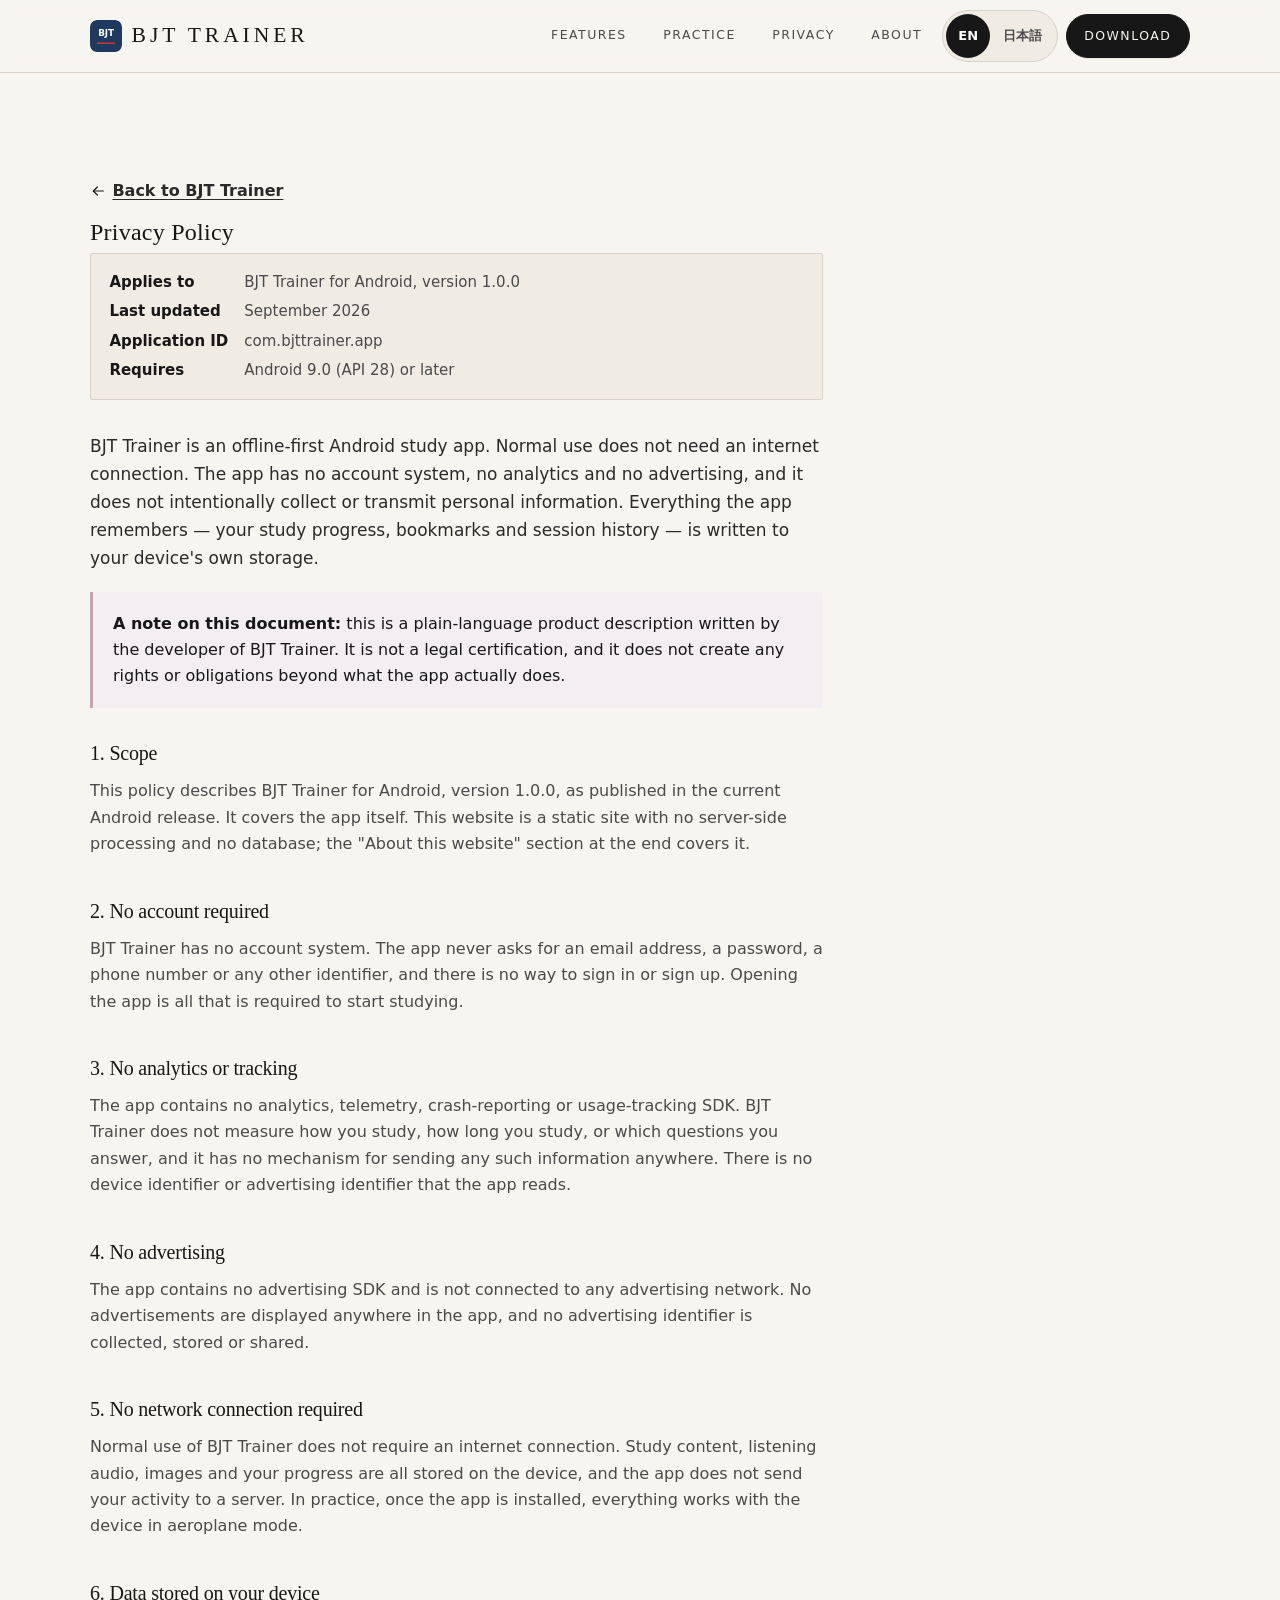
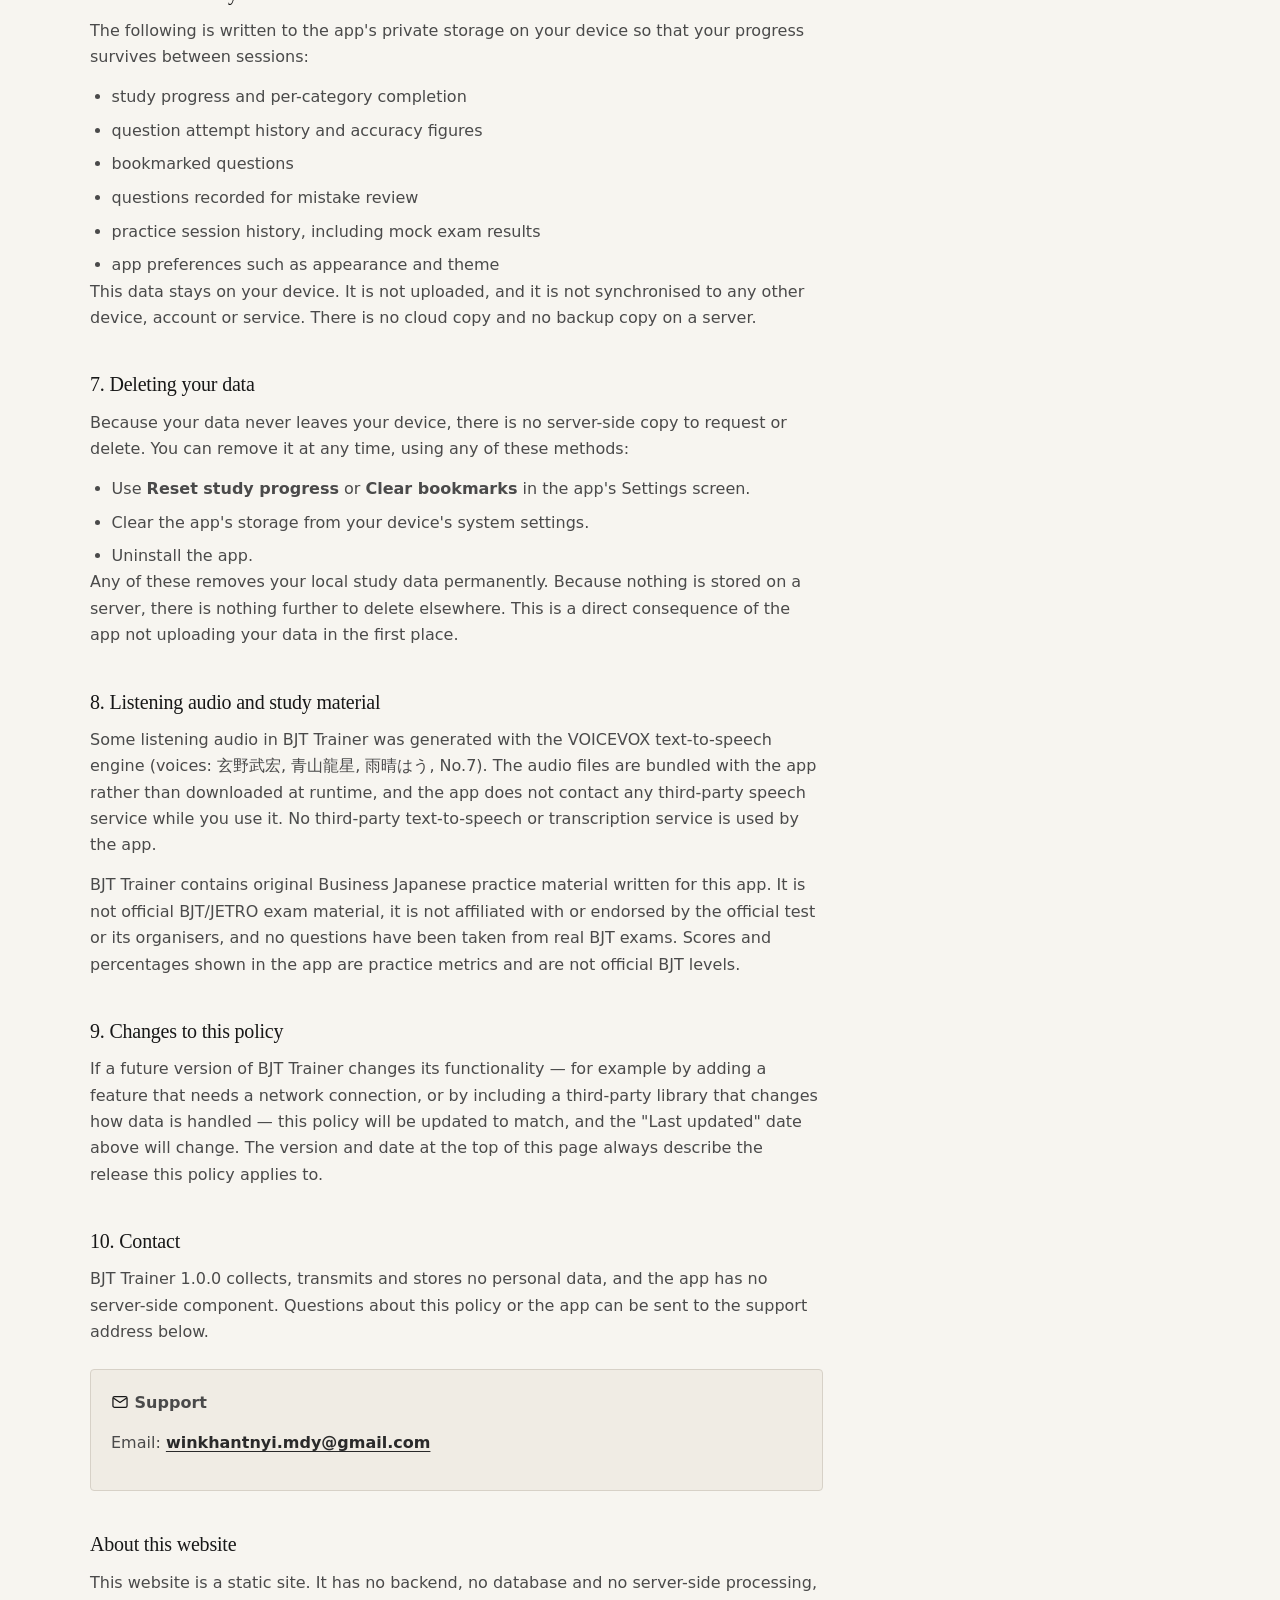
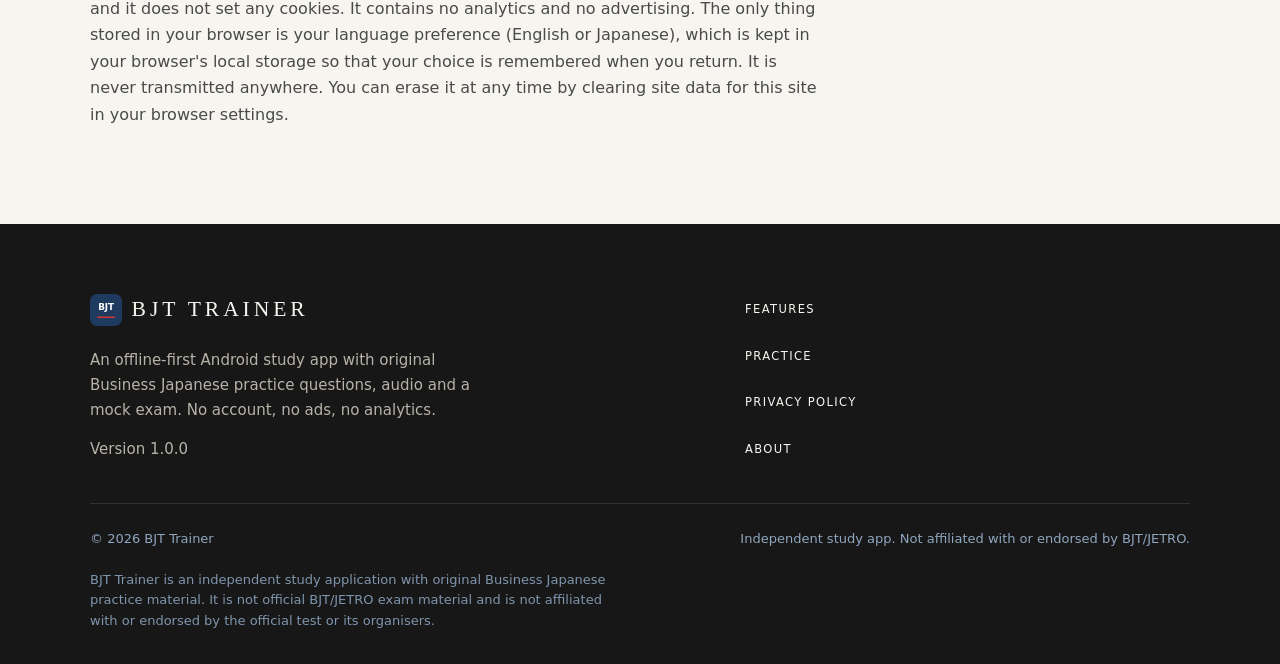
==== commit 206bbe91: "Finalize PhotoBooth V3 labels and support contact wording - Use the exact PhotoBooth V3 - Version 3." ====
--- a/privacy.html
+++ b/privacy.html
@@ -9,6 +9,7 @@
 <meta name="color-scheme" content="light">
 <meta name="format-detection" content="telephone=no">
 <meta name="robots" content="index, follow">
+<link rel="canonical" href="https://bjt-trainer.netlify.app/privacy">
 <link rel="icon" href="assets/icons/icon.svg" type="image/svg+xml">
 <link rel="alternate icon" href="assets/icons/favicon-32.png" sizes="32x32" type="image/png">
 <link rel="apple-touch-icon" href="assets/icons/apple-touch-icon.png">
@@ -22,6 +23,9 @@
 <meta property="og:locale" content="en_US">
 <meta property="og:locale:alternate" content="ja_JP">
 <meta name="twitter:card" content="summary">
+<meta property="og:image" content="https://bjt-trainer.netlify.app/assets/icons/og-image.png">
+<meta property="og:image:alt" content="BJT Trainer — Business Japanese practice app">
+<meta property="og:url" content="https://bjt-trainer.netlify.app/privacy">
 
 <link rel="stylesheet" href="css/styles.css">
 </head>
@@ -66,13 +70,13 @@
 
     <nav class="site-nav" id="site-nav" data-nav aria-label="Primary">
       <ul class="nav__list">
-        <li><a class="nav__link" href="index.html#features"><span class="i18n__en">Features</span><span class="i18n__ja">機能</span></a></li>
+        <li><a class="nav__link" href="index.html#bjt"><span class="i18n__en">Features</span><span class="i18n__ja">機能</span></a></li>
         <li><a class="nav__link" href="index.html#practice"><span class="i18n__en">Practice</span><span class="i18n__ja">練習</span></a></li>
         <li><a class="nav__link" href="privacy.html" aria-current="page"><span class="i18n__en">Privacy</span><span class="i18n__ja">プライバシー</span></a></li>
         <li><a class="nav__link" href="index.html#about"><span class="i18n__en">About</span><span class="i18n__ja">概要</span></a></li>
       </ul>
       <div class="nav__panel-actions">
-        <a class="btn btn--primary btn--sm" href="index.html#download">
+        <a class="btn btn--primary btn--sm" href="index.html#downloads">
           <span class="i18n__en">Download</span><span class="i18n__ja">ダウンロード</span>
         </a>
       </div>
@@ -83,7 +87,7 @@
         <button type="button" class="lang__btn" data-lang-btn="en" aria-pressed="true" lang="en" aria-label="Switch to English">EN</button>
         <button type="button" class="lang__btn" data-lang-btn="ja" aria-pressed="false" lang="ja" aria-label="日本語で表示する">日本語</button>
       </div>
-      <a class="btn btn--primary btn--sm header__download" href="index.html#download">
+      <a class="btn btn--primary btn--sm header__download" href="index.html#downloads">
         <span class="i18n__en">Download</span><span class="i18n__ja">ダウンロード</span>
       </a>
       <button type="button" class="nav-toggle" data-nav-toggle aria-expanded="false" aria-controls="site-nav">
@@ -301,8 +305,8 @@
         <span class="i18n__ja">10. お問い合わせ</span>
       </h2>
       <p>
-        <span class="i18n__en">BJT Trainer 1.0.0 collects, transmits and stores no personal data, and the app has no server-side component. No support address is listed on this page yet; one will be published here before any later release.</span>
-        <span class="i18n__ja">BJT Trainer 1.0.0 は個人データを収集・送信・保存せず、サーバーの要素もありません。本ページには現在サポート用の連絡先を掲載していません。以降のリリースの前に、ここへ掲載します。</span>
+        <span class="i18n__en">BJT Trainer 1.0.0 collects, transmits and stores no personal data, and the app has no server-side component. Questions about this policy or the app can be sent to the support address below.</span>
+        <span class="i18n__ja">BJT Trainer 1.0.0 は個人データを収集・送信・保存せず、サーバーの要素もありません。本ポリシーまたはアプリに関するご質問は、以下のサポート連絡先までお送りください。</span>
       </p>
 
       <!-- Populated by js/app.js from js/config.js only when a real address is
@@ -363,7 +367,7 @@
           <span class="i18n__en">Footer</span><span class="i18n__ja">フッター</span>
         </h2>
         <ul>
-          <li><a href="index.html#features"><span class="i18n__en">Features</span><span class="i18n__ja">機能</span></a></li>
+          <li><a href="index.html#bjt"><span class="i18n__en">Features</span><span class="i18n__ja">機能</span></a></li>
           <li><a href="index.html#practice"><span class="i18n__en">Practice</span><span class="i18n__ja">練習</span></a></li>
           <li><a href="privacy.html" aria-current="page"><span class="i18n__en">Privacy Policy</span><span class="i18n__ja">プライバシーポリシー</span></a></li>
           <li><a href="index.html#about"><span class="i18n__en">About</span><span class="i18n__ja">概要</span></a></li>
--- a/css/styles.css
+++ b/css/styles.css
@@ -12,56 +12,57 @@
 
 /* ------------------------------------------------------------------ tokens */
 :root {
-  /* navy ramp */
-  --navy-900: #0b1b2d;
-  --navy-800: #142c47;
-  --navy-700: #1e3a5f; /* brand navy */
-  --navy-600: #2c5180;
-  --navy-500: #3f6b9e;
-  --navy-200: #c3d3e4;
-  --navy-100: #e4ecf5;
-  --navy-050: #f1f5fa;
-
-  /* red accent ramp */
-  --red-700: #97211f;
-  --red-600: #b92b2b; /* AA-safe red for small text on light backgrounds */
-  --red-500: #d23434; /* brand red */
-  --red-100: #fbe9e9;
-
-  /* neutrals */
-  --ink-900: #101a26;
-  --ink-800: #1b2734;
-  --ink-700: #33404f;
-  --ink-600: #47535f;
-  --ink-500: #5c6878; /* 5.6:1 on white */
-  --line: #dfe5ec;
-  --line-soft: #eaeef3;
-  --bg: #ffffff;
-  --bg-alt: #f6f8fa;
-
-  /* semantic */
+  /* minimal luxury palette */
+  --ivory: #F7F5F0;
+  --ink: #171717;
+  --stone: #D7D1C7;
+  --rose: #C9A3AE;
+  --lavender: #8A8DAD;
+
+  /* mapped legacy ramps */
+  --navy-900: #171717;
+  --navy-800: #171717;
+  --navy-700: #171717;
+  --navy-600: #2a2a2a;
+  --navy-500: #4a4a4a;
+  --navy-200: #D7D1C7;
+  --navy-100: #F7F5F0;
+  --navy-050: #f0ece4;
+
+  --red-700: #7a7f9e;
+  --red-600: #8A8DAD;
+  --red-500: #C9A3AE;
+  --red-100: #f2eef1;
+
+  --ink-900: #171717;
+  --ink-800: #171717;
+  --ink-700: #2a2a2a;
+  --ink-600: #4a4a4a;
+  --ink-500: #6b665e;
+  --line: #D7D1C7;
+  --line-soft: #ebe6de;
+  --bg: #F7F5F0;
+  --bg-alt: #f0ece4;
+
   --fg: var(--ink-800);
   --fg-muted: var(--ink-500);
-  --brand: var(--navy-700);
-  --accent: var(--red-500);
-
-  /* type */
+  --brand: var(--ink-900);
+  --accent: var(--rose);
+
+  --font-serif: Georgia, "Times New Roman", "Hiragino Mincho ProN", "Yu Mincho", serif;
   --font-sans: system-ui, -apple-system, "Segoe UI", Roboto, "Helvetica Neue",
     "Hiragino Sans", "Hiragino Kaku Gothic ProN", "Noto Sans JP", "Yu Gothic UI",
     "Yu Gothic", Meiryo, "Malgun Gothic", "Microsoft UI Gothic", sans-serif;
-  --font-mono: ui-monospace, SFMono-Regular, "Cascadia Mono", Consolas,
-    "Liberation Mono", monospace;
-
-  /* space + shape */
-  --shell: 1160px;
-  --gutter: 20px;
-  --radius-s: 8px;
-  --radius-m: 14px;
-  --radius-l: 20px;
-  --shadow-s: 0 1px 2px rgba(16, 26, 38, 0.05), 0 4px 14px rgba(16, 26, 38, 0.05);
-  --shadow-m: 0 2px 6px rgba(16, 26, 38, 0.06), 0 14px 34px rgba(16, 26, 38, 0.08);
-
-  --focus: var(--navy-600);
+
+  --shell: 1180px;
+  --gutter: 24px;
+  --radius-s: 2px;
+  --radius-m: 4px;
+  --radius-l: 8px;
+  --shadow-s: 0 1px 0 rgba(23,23,23,.06);
+  --shadow-m: 0 8px 24px rgba(23,23,23,.06);
+
+  --focus: var(--ink-900);
   --focus-invert: #9dc4ec;
 }
 
@@ -2225,3 +2226,358 @@
     display: inline-flex;
   }
 }
+
+
+/* ==========================================================================
+   Checkpoint 7: two-app homepage
+   ========================================================================== */
+.apps-grid {
+  display: grid;
+  grid-template-columns: repeat(2, minmax(0, 1fr));
+  gap: 20px;
+  margin-top: 8px;
+}
+
+.app-card {
+  display: flex;
+  flex-direction: column;
+  gap: 14px;
+  padding: 22px;
+  border: 1px solid var(--line);
+  border-radius: var(--radius-l);
+  background: var(--bg);
+  box-shadow: var(--shadow-s);
+  min-width: 0;
+}
+
+.app-card--photobooth {
+  background: #FFF7F0;
+  border-color: #FFD8E5;
+  color: #201C20;
+}
+
+.app-card__head {
+  display: flex;
+  align-items: center;
+  gap: 14px;
+  min-width: 0;
+}
+
+.app-card__icon {
+  width: 64px;
+  height: 64px;
+  border-radius: 16px;
+  flex: 0 0 auto;
+  object-fit: cover;
+}
+
+.app-card__name {
+  margin: 0;
+  font-size: 20px;
+  font-weight: 700;
+  color: var(--fg);
+}
+
+.app-card--photobooth .app-card__name {
+  color: #201C20;
+}
+
+.app-card__tagline {
+  margin: 2px 0 0;
+  font-size: 13px;
+  color: var(--fg-muted);
+}
+
+.app-card--photobooth .app-card__tagline {
+  color: #5c4a50;
+}
+
+.app-card__desc {
+  margin: 0;
+  color: var(--fg);
+  font-size: 15px;
+  line-height: 1.5;
+}
+
+.app-card--photobooth .app-card__desc {
+  color: #201C20;
+}
+
+.app-card__features {
+  margin: 0;
+  padding-left: 18px;
+  display: grid;
+  gap: 6px;
+  color: var(--fg);
+  font-size: 14px;
+}
+
+.app-card--photobooth .app-card__features {
+  color: #201C20;
+}
+
+.app-card__actions {
+  display: flex;
+  flex-wrap: wrap;
+  gap: 10px;
+  margin-top: auto;
+}
+
+.app-card__actions .btn {
+  min-height: 44px;
+}
+
+.section--photobooth {
+  background: #FFF7F0;
+  color: #201C20;
+}
+
+.section--photobooth .section__kicker {
+  color: #DC3F54;
+}
+
+.section--photobooth .section__title {
+  color: #201C20;
+}
+
+.section--photobooth .section__lead {
+  color: #5c4a50;
+}
+
+.photobooth__layout {
+  display: grid;
+  grid-template-columns: 200px 1fr;
+  gap: 24px;
+  align-items: start;
+}
+
+.photobooth__brand {
+  display: flex;
+  flex-direction: column;
+  align-items: center;
+  gap: 10px;
+}
+
+.photobooth__icon {
+  width: 96px;
+  height: 96px;
+  border-radius: 24px;
+  box-shadow: 0 2px 6px rgba(32, 28, 32, 0.12), 0 14px 34px rgba(255, 102, 150, 0.22);
+}
+
+.photobooth__badge {
+  margin: 0;
+  padding: 6px 14px;
+  border-radius: 999px;
+  background: #FF6696;
+  color: #ffffff;
+  font-weight: 700;
+  font-size: 14px;
+}
+
+.photobooth__features {
+  margin: 0;
+  padding-left: 20px;
+  display: grid;
+  gap: 8px;
+  color: #201C20;
+  font-size: 16px;
+  line-height: 1.5;
+}
+
+.download--photobooth {
+  border-color: #FFD8E5;
+  background: #FFFDF8;
+}
+
+@media (max-width: 899px) {
+  .photobooth__layout {
+    grid-template-columns: 1fr;
+    text-align: center;
+  }
+  .photobooth__features {
+    text-align: left;
+    margin: 0 auto;
+    max-width: 420px;
+  }
+}
+
+@media (max-width: 640px) {
+  .apps-grid {
+    grid-template-columns: 1fr;
+  }
+  .app-card {
+    padding: 18px;
+  }
+  .app-card__icon {
+    width: 56px;
+    height: 56px;
+  }
+}
+
+/* =====================================================================
+   CHECKPOINT 10 — MINIMAL LUXURY: STUDIO EDITION
+   ===================================================================== */
+html { scroll-padding-top: 96px; }
+body {
+  background: var(--ivory);
+  color: var(--ink);
+  font-family: var(--font-sans);
+  -webkit-font-smoothing: antialiased;
+  text-rendering: optimizeLegibility;
+}
+h1, h2, h3, h4, .hero__title, .section__title, .brand__name {
+  font-family: var(--font-serif);
+  font-weight: 400;
+  letter-spacing: .01em;
+}
+.section { padding: 96px 0; }
+.section--alt { background: var(--bg-alt); }
+.section--dark { background: var(--ink); color: var(--ivory); }
+.section--photobooth { background: var(--ivory); }
+.shell { max-width: var(--shell); }
+.site-header {
+  background: rgba(247,245,240,.88);
+  backdrop-filter: blur(10px);
+  border-bottom: 1px solid var(--stone);
+  position: sticky; top: 0; z-index: 20;
+}
+.header__bar { height: 72px; }
+.brand__name {
+  font-family: var(--font-serif);
+  font-size: 1.35rem;
+  letter-spacing: .18em;
+  text-transform: uppercase;
+}
+.nav__link {
+  letter-spacing: .12em;
+  text-transform: uppercase;
+  font-size: .78rem;
+  font-weight: 500;
+}
+.btn {
+  border-radius: 999px;
+  letter-spacing: .12em;
+  text-transform: uppercase;
+  font-size: .78rem;
+  font-weight: 500;
+  transition: transform .3s ease, background .3s ease, color .3s ease, border-color .3s ease;
+}
+.btn--primary {
+  background: var(--ink);
+  color: var(--ivory);
+  border: 1px solid var(--ink);
+}
+.btn--primary:hover { transform: translateY(-1px); background: #2a2a2a; }
+.btn--ghost {
+  background: transparent;
+  color: var(--ink);
+  border: 1px solid var(--stone);
+}
+.btn--ghost:hover { border-color: var(--ink); }
+.hero { min-height: 92vh; display: grid; align-items: center; padding: 0; background: var(--ivory); }
+.hero::after { display: none; }
+.hero__inner { padding: 120px 0 80px; }
+.hero__badge {
+  letter-spacing: .22em;
+  text-transform: uppercase;
+  font-size: .72rem;
+  color: var(--fg-muted);
+  border: 1px solid var(--stone);
+  padding: 6px 12px;
+}
+.hero__title {
+  font-size: clamp(3rem, 8vw, 6.5rem);
+  line-height: 1.02;
+  margin: 32px 0 24px;
+  font-weight: 300;
+}
+.hero__title br { display: block; }
+.hero__lead {
+  font-size: 1.1rem;
+  line-height: 1.7;
+  color: var(--fg-muted);
+  max-width: 34rem;
+}
+.hero__facts { gap: 12px; }
+.hero__fact { border: 1px solid var(--stone); padding: 10px 14px; background: transparent; }
+.hero__fact svg { color: var(--rose); }
+.section__eyebrow {
+  letter-spacing: .26em;
+  text-transform: uppercase;
+  font-size: .7rem;
+  color: var(--fg-muted);
+  margin-bottom: 16px;
+}
+.section__title {
+  font-size: clamp(2.2rem, 5vw, 4rem);
+  line-height: 1.05;
+  font-weight: 300;
+}
+.section__lead {
+  font-size: 1.05rem;
+  line-height: 1.7;
+  color: var(--fg-muted);
+  max-width: 46rem;
+}
+.card, .app-card, .download { border: 1px solid var(--stone); border-radius: var(--radius-m); background: var(--ivory); }
+.card { padding: 28px; }
+.card__title { font-family: var(--font-serif); font-size: 1.4rem; font-weight: 400; }
+.app-card__name { font-family: var(--font-serif); font-size: 2rem; font-weight: 400; }
+.app-card__tagline { color: var(--fg-muted); letter-spacing: .04em; }
+.product-showcase, .app-card { transition: transform .4s ease, border-color .4s ease; }
+.app-card:hover { transform: translateY(-4px); border-color: var(--ink); }
+.download__note { color: var(--fg-muted); }
+.status-pill { border-radius: 999px; letter-spacing: .12em; text-transform: uppercase; font-size: .68rem; }
+.checklist__mark svg { color: var(--rose); }
+.phone { border-radius: 18px; box-shadow: 0 20px 60px rgba(23,23,23,.12); }
+.phone__screen { background: var(--ivory); }
+.site-footer { background: var(--ink); color: var(--ivory); padding: 64px 0 32px; }
+.site-footer .brand__name, .site-footer a { color: var(--ivory); }
+.site-footer .footer__blurb { color: #b8b3aa; }
+.site-footer a:hover { color: var(--rose); }
+.footer__nav a { letter-spacing: .12em; text-transform: uppercase; font-size: .72rem; }
+.contact-card { border: 1px solid var(--stone); padding: 20px; }
+.hero__title .reveal { display: inline-block; animation: revealText .9s cubic-bezier(.2,.7,.2,1) both; }
+@keyframes revealText { from { opacity: 0; transform: translateY(18px); } to { opacity: 1; transform: none; } }
+.reveal-line { overflow: hidden; }
+.reveal-line > span { display: inline-block; animation: lineReveal 1s cubic-bezier(.2,.7,.2,1) both; }
+@keyframes lineReveal { from { transform: translateY(100%); } to { transform: translateY(0); } }
+@media (prefers-reduced-motion: reduce) {
+  *, *::before, *::after { animation: none !important; transition: none !important; }
+  .hero__title span { opacity: 1 !important; transform: none !important; }
+}
+@media (max-width: 768px) {
+  .section { padding: 64px 0; }
+  .hero__inner { padding: 96px 0 64px; }
+  .hero__title { font-size: clamp(2.4rem, 10vw, 4rem); }
+}
+
+
+.hero__title .i18n__en, .hero__title .i18n__ja { animation: heroReveal .9s cubic-bezier(.2,.7,.2,1) both; }
+@keyframes heroReveal { from { opacity: 0; transform: translateY(24px); } to { opacity: 1; transform: none; } }
+
+
+/* ---- contrast overrides: minimal luxury on ivory ---- */
+.btn__tag { color: var(--ink); background: transparent; border: 1px solid var(--stone); }
+.status-pill { color: var(--ink); background: var(--bg-alt); border-color: var(--stone); }
+.download__name, .download__version, .download__text, .download__fine, .download__note,
+.install-note, .install-note__head, .install-note__body, .install-note__meta,
+.install-note__file, .install-note__hash { color: var(--ink) !important; }
+.download { background: var(--bg-alt); }
+.download__id { color: var(--ink); }
+.card, .app-card { color: var(--ink); }
+.app-card__tagline, .app-card__desc { color: var(--fg-muted); }
+.section__lead, .muted { color: var(--fg-muted); }
+.mock-chip { color: var(--ink); background: var(--bg-alt); border-color: var(--stone); }
+.photobooth__badge { color: var(--ink); background: var(--bg-alt); border: 1px solid var(--stone); }
+.hero__fact { color: var(--ink); }
+.nav__panel-actions .btn { }
+
+
+.btn__tag { color: var(--ink) !important; background: var(--ivory) !important; border: 1px solid var(--stone); }
+.status-pill { color: var(--ink) !important; }
+.app-card__name { color: var(--ink); }
+.section--photobooth h2, .photobooth__brand * { color: var(--ink); }
+
+.section--photobooth .section__kicker, .photobooth__badge { color: var(--ink) !important; }
